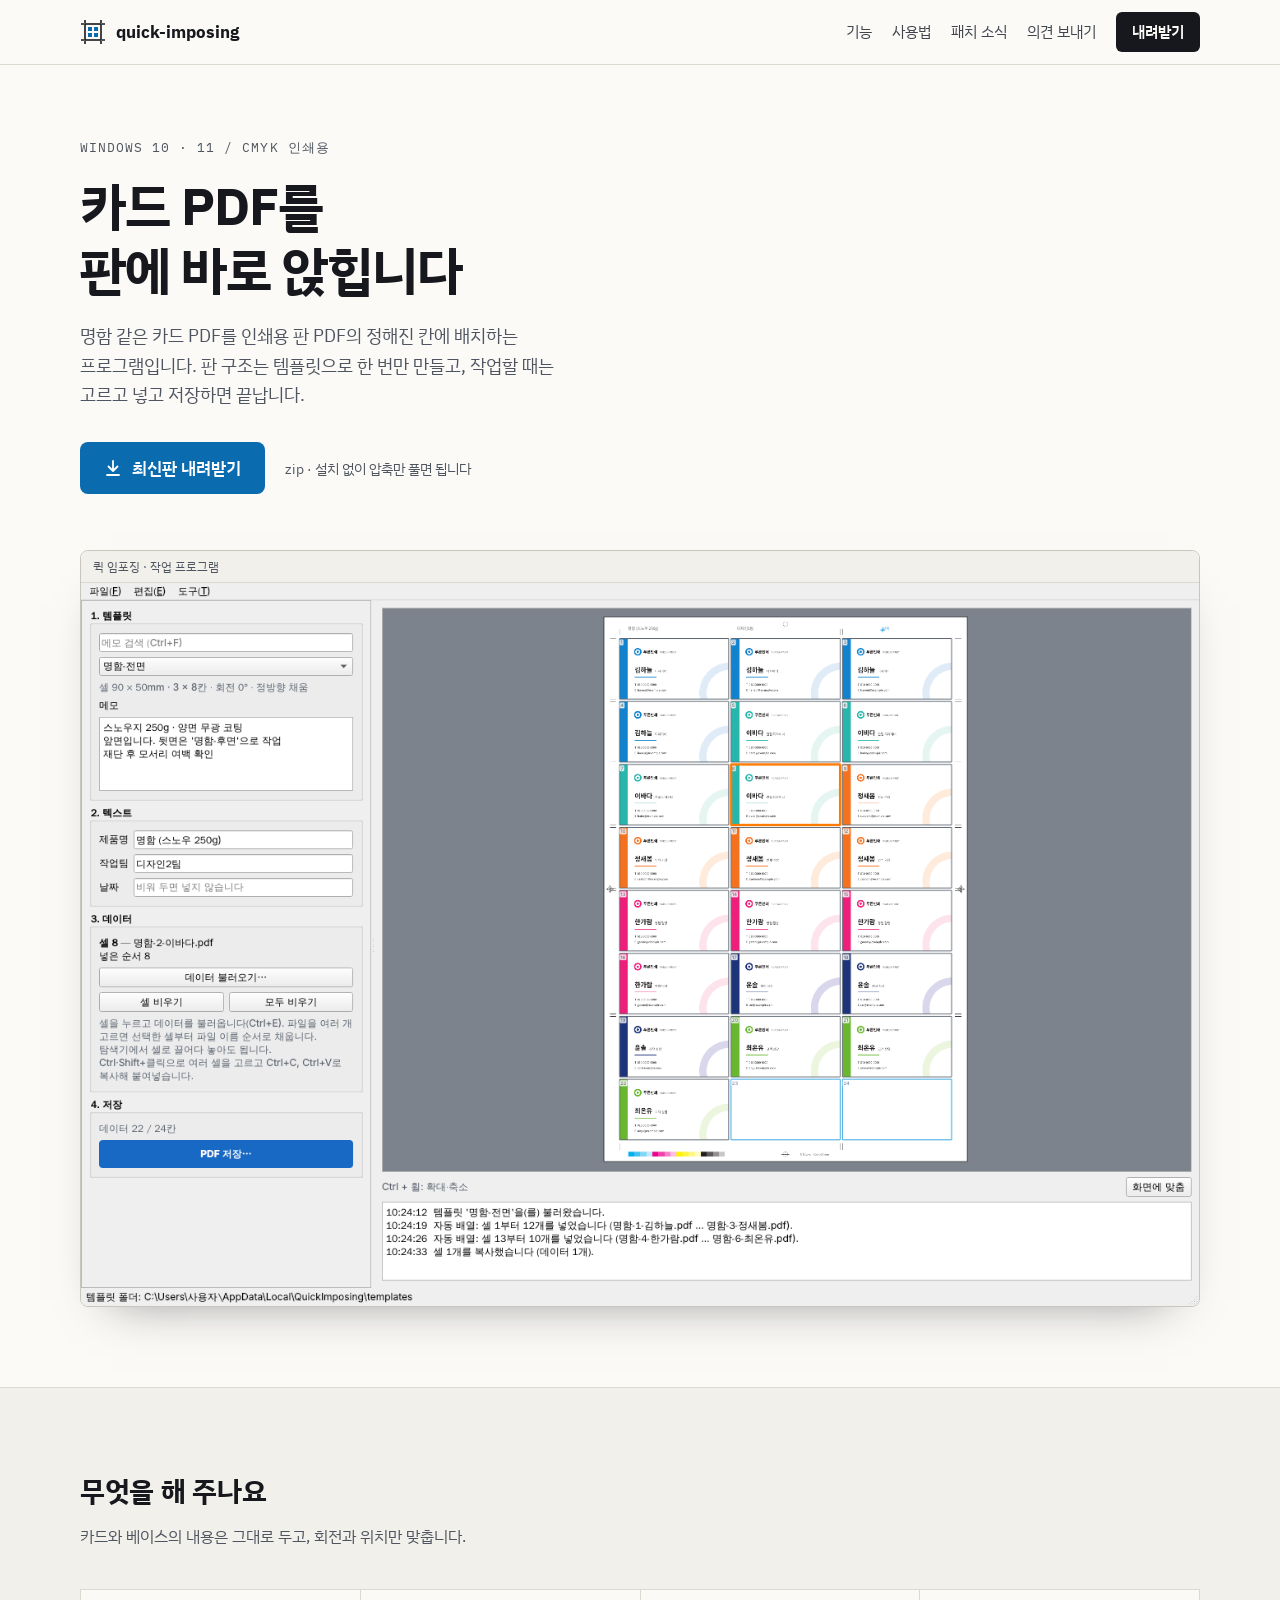
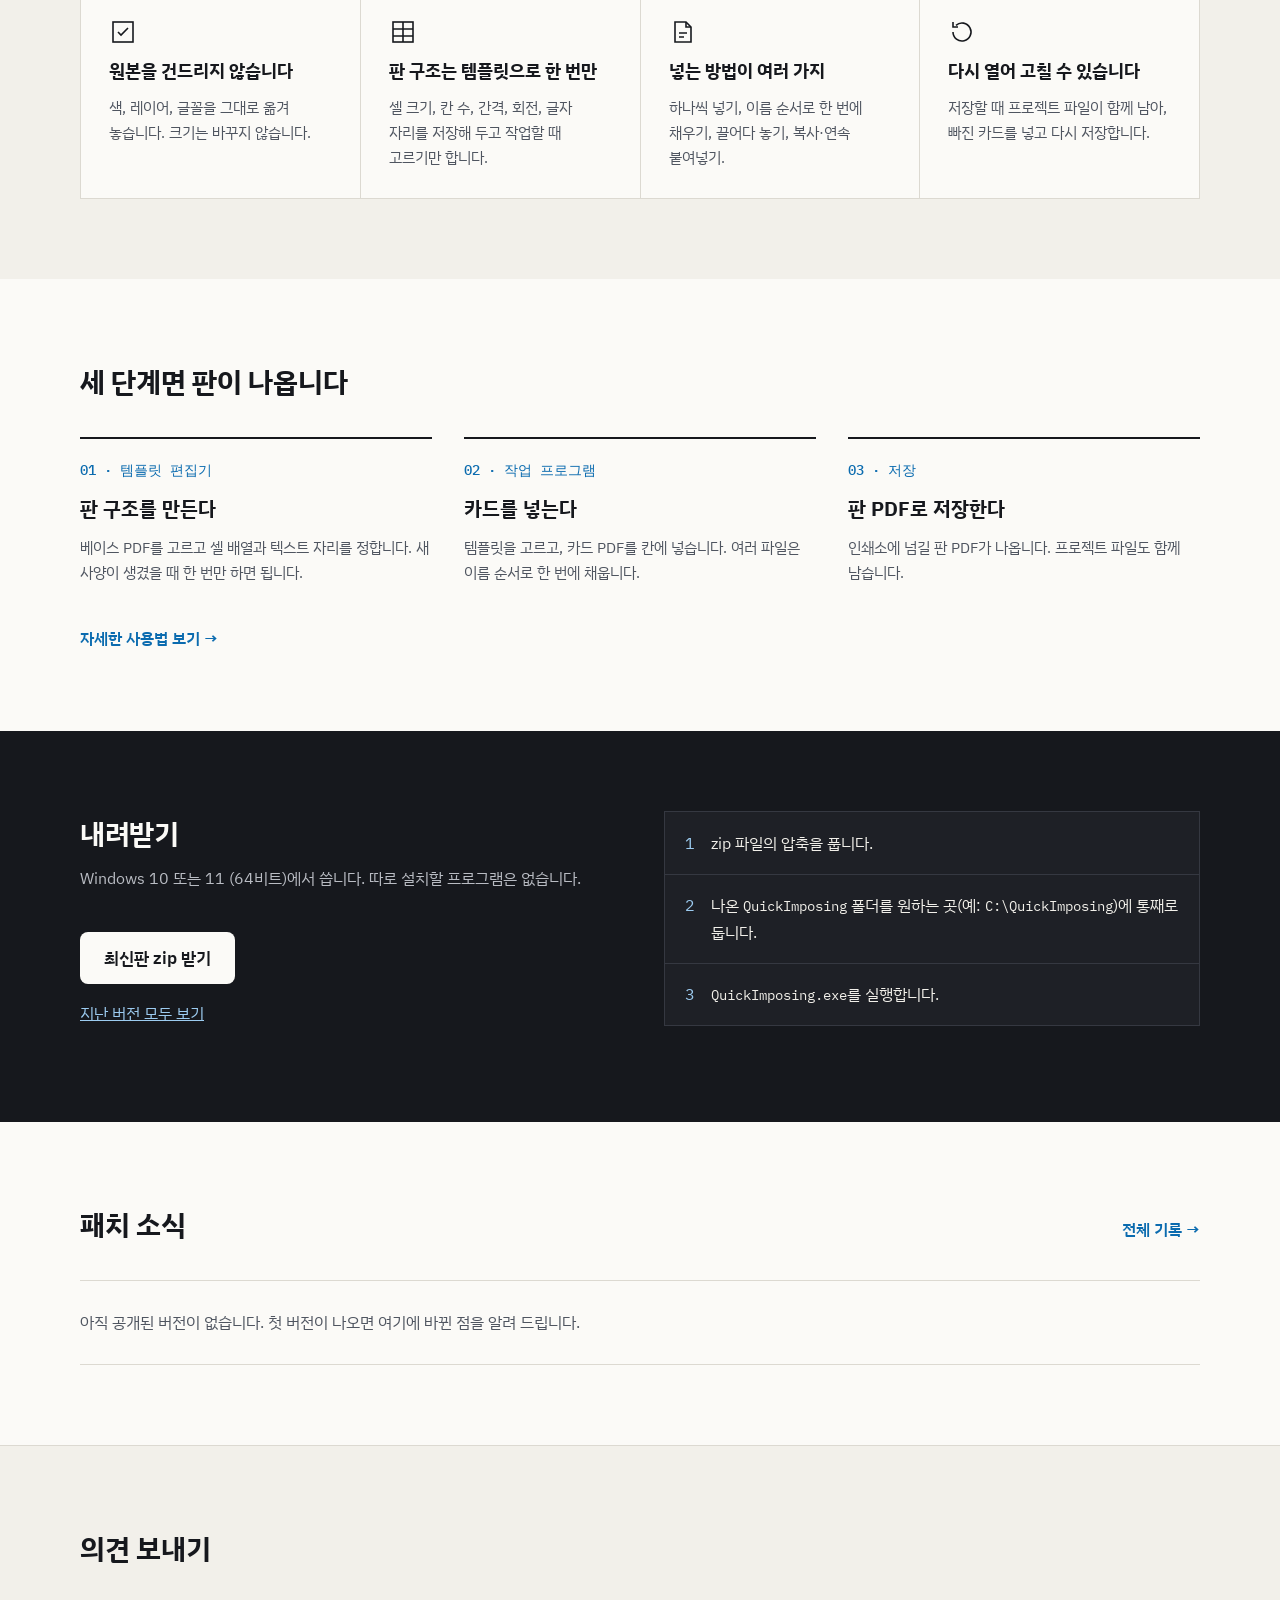
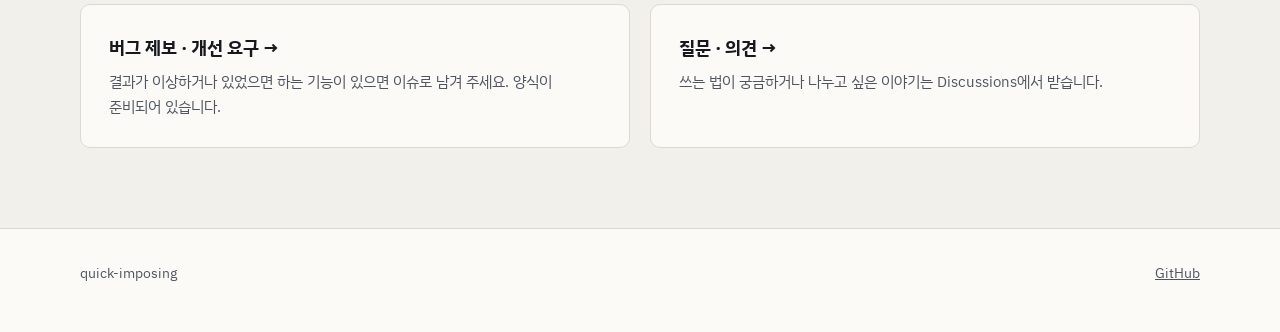
==== site/index.html @ 1b05940f "홍보용 화면 캡처 추가: 홈 첫 화면과 사용법 원본 저장소 docs/promo/의 PNG 4개(가상 데이터)를 site/images/에 넣는다. 홈의 판 그림을 작업 프로그램 캡처" ====
<!doctype html>
<html lang="ko">
<head>
  <meta charset="utf-8">
  <meta name="viewport" content="width=device-width, initial-scale=1">
  <title>quick-imposing</title>
  <meta name="description" content="명함 같은 카드 PDF를 인쇄용 판 PDF의 정해진 칸에 빠르게 배치하는 Windows 프로그램">
  <link rel="preconnect" href="https://fonts.googleapis.com">
  <link rel="preconnect" href="https://fonts.gstatic.com" crossorigin>
  <link rel="stylesheet" href="https://fonts.googleapis.com/css2?family=IBM+Plex+Mono:wght@400;500&amp;family=IBM+Plex+Sans+KR:wght@400;500;600;700&amp;display=swap">
  <link rel="stylesheet" href="style.css?v=3">
</head>
<body>
  <header class="site-header">
    <nav class="wrap" aria-label="주 메뉴">
      <a class="brand" href="index.html">
        <svg width="26" height="26" viewBox="0 0 26 26" fill="none" stroke-width="1.6" aria-hidden="true"><rect x="5" y="5" width="16" height="16"/><path d="M5 1v3M21 1v3M5 22v3M21 22v3M1 5h3M1 21h3M22 5h3M22 21h3"/><rect class="fill" x="8" y="8" width="4" height="4"/><rect class="fill" x="14" y="8" width="4" height="4"/><rect class="fill" x="8" y="14" width="4" height="4"/><rect class="fill" x="14" y="14" width="4" height="4"/></svg>
        quick-imposing
      </a>
      <div class="menu">
        <a href="#features">기능</a>
        <a href="guide.html">사용법</a>
        <a href="#news">패치 소식</a>
        <a href="#feedback">의견 보내기</a>
        <a class="menu-cta" href="https://github.com/steves460ng/quick-imposing-pub/releases/latest">내려받기</a>
      </div>
    </nav>
  </header>

  <main>
    <section class="wrap hero" aria-labelledby="hero-h">
      <div class="hero-text">
        <p class="eyebrow">WINDOWS 10 · 11 / CMYK 인쇄용</p>
        <h1 id="hero-h">카드 PDF를<br>판에 바로 앉힙니다</h1>
        <p class="lead">명함 같은 카드 PDF를 인쇄용 판 PDF의 정해진 칸에 배치하는 프로그램입니다. 판 구조는 템플릿으로 한 번만 만들고, 작업할 때는 고르고 넣고 저장하면 끝납니다.</p>
        <div class="hero-actions">
          <a class="button" href="https://github.com/steves460ng/quick-imposing-pub/releases/latest">
            <svg width="18" height="18" viewBox="0 0 18 18" fill="none" stroke="currentColor" stroke-width="1.8" stroke-linecap="round" stroke-linejoin="round" aria-hidden="true"><path d="M9 2v10M4.5 7.5 9 12l4.5-4.5M3 16h12"/></svg>
            최신판 내려받기
          </a>
          <span class="note">zip · 설치 없이 압축만 풀면 됩니다</span>
        </div>
      </div>

      <figure class="hero-shot">
        <div class="window">
          <div class="window-bar">퀵 임포징 · 작업 프로그램</div>
          <img src="images/promo-work.png" srcset="images/promo-work.png 1x, images/promo-work@2x.png 2x" width="1360" height="880" alt="퀵 임포징 작업 프로그램에서 명함 템플릿을 고르고 24칸 중 22칸에 명함 카드를 채운 화면">
        </div>
      </figure>
    </section>

    <section id="features" class="band" aria-labelledby="features-h">
      <div class="wrap section">
        <h2 id="features-h">무엇을 해 주나요</h2>
        <p class="section-lead">카드와 베이스의 내용은 그대로 두고, 회전과 위치만 맞춥니다.</p>
        <div class="features">
          <div>
            <svg width="28" height="28" viewBox="0 0 28 28" fill="none" stroke-width="1.6" aria-hidden="true"><rect x="4" y="4" width="20" height="20"/><path d="M9 14l3 3 7-7"/></svg>
            <h3>원본을 건드리지 않습니다</h3>
            <p>색, 레이어, 글꼴을 그대로 옮겨 놓습니다. 크기는 바꾸지 않습니다.</p>
          </div>
          <div>
            <svg width="28" height="28" viewBox="0 0 28 28" fill="none" stroke-width="1.6" aria-hidden="true"><rect x="4" y="4" width="20" height="20"/><path d="M4 11h20M4 18h20M14 4v20"/></svg>
            <h3>판 구조는 템플릿으로 한 번만</h3>
            <p>셀 크기, 칸 수, 간격, 회전, 글자 자리를 저장해 두고 작업할 때 고르기만 합니다.</p>
          </div>
          <div>
            <svg width="28" height="28" viewBox="0 0 28 28" fill="none" stroke-width="1.6" aria-hidden="true"><path d="M6 4h11l5 5v15H6z"/><path d="M17 4v5h5M10 15h8M10 19h5"/></svg>
            <h3>넣는 방법이 여러 가지</h3>
            <p>하나씩 넣기, 이름 순서로 한 번에 채우기, 끌어다 놓기, 복사·연속 붙여넣기.</p>
          </div>
          <div>
            <svg width="28" height="28" viewBox="0 0 28 28" fill="none" stroke-width="1.6" aria-hidden="true"><path d="M5 14a9 9 0 1 0 3-6.7"/><path d="M5 4v5h5"/></svg>
            <h3>다시 열어 고칠 수 있습니다</h3>
            <p>저장할 때 프로젝트 파일이 함께 남아, 빠진 카드를 넣고 다시 저장합니다.</p>
          </div>
        </div>
      </div>
    </section>

    <section class="wrap section" aria-labelledby="flow-h">
      <h2 id="flow-h" class="h-gap">세 단계면 판이 나옵니다</h2>
      <ol class="steps">
        <li>
          <span class="step-label">01 · 템플릿 편집기</span>
          <h3>판 구조를 만든다</h3>
          <p>베이스 PDF를 고르고 셀 배열과 텍스트 자리를 정합니다. 새 사양이 생겼을 때 한 번만 하면 됩니다.</p>
        </li>
        <li>
          <span class="step-label">02 · 작업 프로그램</span>
          <h3>카드를 넣는다</h3>
          <p>템플릿을 고르고, 카드 PDF를 칸에 넣습니다. 여러 파일은 이름 순서로 한 번에 채웁니다.</p>
        </li>
        <li>
          <span class="step-label">03 · 저장</span>
          <h3>판 PDF로 저장한다</h3>
          <p>인쇄소에 넘길 판 PDF가 나옵니다. 프로젝트 파일도 함께 남습니다.</p>
        </li>
      </ol>
      <p class="after-steps"><a class="text-link" href="guide.html">자세한 사용법 보기 →</a></p>
    </section>

    <section id="download" class="download" aria-labelledby="dl-h">
      <div class="wrap section">
        <div class="download-text">
          <h2 id="dl-h">내려받기</h2>
          <p class="section-lead">Windows 10 또는 11 (64비트)에서 씁니다. 따로 설치할 프로그램은 없습니다.</p>
          <a class="button" href="https://github.com/steves460ng/quick-imposing-pub/releases/latest">최신판 zip 받기</a>
          <p><a href="https://github.com/steves460ng/quick-imposing-pub/releases">지난 버전 모두 보기</a></p>
        </div>
        <ol class="install">
          <li><span class="num">1</span><span>zip 파일의 압축을 풉니다.</span></li>
          <li><span class="num">2</span><span>나온 <code>QuickImposing</code> 폴더를 원하는 곳(예: <code>C:\QuickImposing</code>)에 통째로 둡니다.</span></li>
          <li><span class="num">3</span><span><code>QuickImposing.exe</code>를 실행합니다.</span></li>
        </ol>
      </div>
    </section>

    <section id="news" class="wrap section" aria-labelledby="news-h">
      <div class="section-head">
        <h2 id="news-h">패치 소식</h2>
        <a class="text-link" href="https://github.com/steves460ng/quick-imposing-pub/releases">전체 기록 →</a>
      </div>
      <p class="news-empty">아직 공개된 버전이 없습니다. 첫 버전이 나오면 여기에 바뀐 점을 알려 드립니다.</p>
    </section>

    <section id="feedback" class="band" aria-labelledby="fb-h">
      <div class="wrap section">
        <h2 id="fb-h" class="h-gap">의견 보내기</h2>
        <div class="feedback">
          <a href="https://github.com/steves460ng/quick-imposing-pub/issues/new/choose">
            <strong>버그 제보 · 개선 요구 →</strong>
            <span>결과가 이상하거나 있었으면 하는 기능이 있으면 이슈로 남겨 주세요. 양식이 준비되어 있습니다.</span>
          </a>
          <a href="https://github.com/steves460ng/quick-imposing-pub/discussions">
            <strong>질문 · 의견 →</strong>
            <span>쓰는 법이 궁금하거나 나누고 싶은 이야기는 Discussions에서 받습니다.</span>
          </a>
        </div>
      </div>
    </section>
  </main>

  <footer class="site-footer bordered">
    <div class="wrap">
      <span>quick-imposing</span>
      <a href="https://github.com/steves460ng/quick-imposing-pub">GitHub</a>
    </div>
  </footer>
</body>
</html>
---- site/style.css ----
:root {
  color-scheme: light dark;
  --fg: #16181d;
  --fg-2: #3f444d;
  --muted: #4f5560;
  --bg: #fbfaf7;
  --panel: #f2f0ea;
  --card: #ffffff;
  --line: #dcd9d1;
  --line-2: #c9c6be;
  --accent: #0b6baf;
  --accent-hover: #084f82;
  --accent-fg: #ffffff;
  --invert-bg: #16181d;
  --invert-panel: #1e2026;
  --invert-line: #353841;
  --invert-fg: #f2f0ea;
  --invert-muted: #b9bcc3;
  --invert-accent: #9ccbf0;
  --warn-bg: #fff7e6;
  --warn-line: #e8c989;
  --warn-fg: #5c3800;
  --mono: "IBM Plex Mono", ui-monospace, Consolas, monospace;
}

@media (prefers-color-scheme: dark) {
  :root {
    --fg: #f2f0ea;
    --fg-2: #d3d5da;
    --muted: #a8adb6;
    --bg: #131418;
    --panel: #1b1d22;
    --card: #1f2127;
    --line: #30333b;
    --line-2: #454953;
    --accent: #6cb4ef;
    --accent-hover: #9ccbf0;
    --accent-fg: #0b0c0f;
    --invert-bg: #0b0c0f;
    --invert-panel: #16181d;
    --invert-line: #2a2d34;
    --warn-bg: #2a2214;
    --warn-line: #6b5427;
    --warn-fg: #f1d9a6;
  }
}

* {
  box-sizing: border-box;
}

body {
  margin: 0;
  font-family: "IBM Plex Sans KR", system-ui, "Malgun Gothic", "Apple SD Gothic Neo", sans-serif;
  line-height: 1.65;
  word-break: keep-all;
  color: var(--fg);
  background: var(--bg);
}

a {
  color: var(--accent);
}

a:hover {
  color: var(--accent-hover);
}

code,
.mono {
  font-family: var(--mono);
}

code {
  font-size: 0.9em;
}

img {
  max-width: 100%;
  height: auto;
}

.wrap {
  max-width: 72rem;
  margin: 0 auto;
  padding: 0 1rem;
}

.section {
  padding-top: 5rem;
  padding-bottom: 5rem;
}

.band {
  background: var(--panel);
  border-top: 1px solid var(--line);
}

h2 {
  margin: 0 0 0.5rem;
  font-size: 1.75rem;
  letter-spacing: -0.01em;
}

.section-lead {
  margin: 0 0 2.5rem;
  color: var(--muted);
}

h2.h-gap {
  margin-bottom: 2rem;
}

.text-link {
  font-weight: 600;
  text-decoration: none;
}

/* 상단 메뉴 */
.site-header {
  border-bottom: 1px solid var(--line);
}

.site-header nav {
  min-height: 4rem;
  display: flex;
  flex-wrap: wrap;
  align-items: center;
  justify-content: space-between;
  gap: 0.5rem 1.5rem;
}

.brand {
  display: flex;
  align-items: center;
  gap: 0.6rem;
  color: var(--fg);
  font-weight: 700;
  font-size: 1.05rem;
  text-decoration: none;
}

.brand:hover {
  color: var(--fg);
}

.brand svg {
  stroke: currentColor;
}

.brand svg rect.fill {
  fill: var(--accent);
  stroke: none;
}

.menu {
  display: flex;
  flex-wrap: wrap;
  align-items: center;
  gap: 0.25rem 1.25rem;
  font-size: 0.95rem;
}

.menu a {
  padding: 0.6rem 0;
  color: var(--fg-2);
  text-decoration: none;
}

.menu a:hover,
.menu a[aria-current="page"] {
  color: var(--fg);
}

.menu a[aria-current="page"] {
  font-weight: 600;
  text-decoration: underline;
  text-underline-offset: 6px;
}

.menu a.menu-cta {
  display: inline-flex;
  align-items: center;
  min-height: 2.5rem;
  padding: 0 1rem;
  border-radius: 6px;
  background: var(--fg);
  color: var(--bg);
  font-weight: 600;
}

/* 버튼 */
.button {
  display: inline-flex;
  align-items: center;
  gap: 0.6rem;
  min-height: 3.25rem;
  padding: 0 1.5rem;
  border-radius: 8px;
  background: var(--accent);
  color: var(--accent-fg);
  font-weight: 600;
  font-size: 1.05rem;
  text-decoration: none;
}

.button:hover,
.button:focus-visible {
  color: var(--accent-fg);
  filter: brightness(1.08);
}

/* 첫 화면 */
.hero {
  padding-top: 4.5rem;
  padding-bottom: 5rem;
  display: flex;
  flex-wrap: wrap;
  align-items: center;
  gap: 3.5rem;
}

.hero-text {
  flex: 1 1 100%;
  max-width: 44rem;
  min-width: 0;
}

.eyebrow {
  margin: 0 0 1rem;
  font-family: var(--mono);
  font-size: 0.8rem;
  letter-spacing: 0.08em;
  color: var(--muted);
}

.hero h1 {
  margin: 0 0 1.25rem;
  font-size: clamp(2.1rem, 5vw, 3.25rem);
  line-height: 1.22;
  letter-spacing: -0.02em;
}

.lead {
  margin: 0 0 2rem;
  max-width: 32rem;
  font-size: 1.125rem;
  color: var(--muted);
}

.hero-actions {
  display: flex;
  flex-wrap: wrap;
  align-items: center;
  gap: 0.75rem 1.25rem;
}

.note {
  font-size: 0.875rem;
  color: var(--muted);
}

/* 대표 화면 */
.hero-shot {
  flex: 1 1 100%;
  min-width: 0;
  margin: 0;
}

.window {
  border: 1px solid var(--line-2);
  border-radius: 8px;
  overflow: hidden;
  background: var(--card);
  box-shadow: 0 24px 48px -32px rgba(22, 24, 29, 0.5);
}

.window-bar {
  height: 2rem;
  padding: 0 0.75rem;
  display: flex;
  align-items: center;
  background: var(--panel);
  border-bottom: 1px solid var(--line);
  font-size: 0.75rem;
  color: var(--muted);
}

.window img {
  display: block;
  width: 100%;
  height: auto;
}

/* 기능 */
.features {
  display: grid;
  grid-template-columns: repeat(auto-fit, minmax(15rem, 1fr));
  gap: 1px;
  background: var(--line);
  border: 1px solid var(--line);
}

.features > div {
  padding: 1.75rem;
  background: var(--bg);
  display: flex;
  flex-direction: column;
  gap: 0.6rem;
}

.features svg {
  stroke: var(--fg);
}

.features h3 {
  margin: 0;
  font-size: 1.125rem;
}

.features p {
  margin: 0;
  color: var(--muted);
  font-size: 0.95rem;
}

/* 작업 흐름 */
.steps {
  list-style: none;
  margin: 0;
  padding: 0;
  display: grid;
  grid-template-columns: repeat(auto-fit, minmax(16rem, 1fr));
  gap: 2rem;
}

.steps li {
  border-top: 2px solid var(--fg);
  padding-top: 1.25rem;
  display: flex;
  flex-direction: column;
  gap: 0.6rem;
}

.step-label {
  font-family: var(--mono);
  font-size: 0.875rem;
  font-weight: 500;
  color: var(--accent);
}

.steps h3 {
  margin: 0;
  font-size: 1.25rem;
}

.steps p {
  margin: 0;
  color: var(--muted);
  font-size: 0.95rem;
}

.after-steps {
  margin: 2.5rem 0 0;
}

/* 내려받기 */
.download {
  background: var(--invert-bg);
  color: var(--invert-fg);
}

.download .wrap {
  display: flex;
  flex-wrap: wrap;
  align-items: flex-start;
  gap: 3rem;
}

.download-text {
  flex: 1 1 24rem;
  min-width: 0;
}

.download h2 {
  color: #fbfaf7;
}

.download p {
  color: var(--invert-muted);
}

.download a {
  color: var(--invert-accent);
}

.download .button {
  background: #fbfaf7;
  color: #16181d;
}

.download .button:hover {
  color: #16181d;
}

.install {
  flex: 1 1 24rem;
  min-width: 0;
  margin: 0;
  padding: 0;
  list-style: none;
  display: flex;
  flex-direction: column;
  gap: 1px;
  background: var(--invert-line);
  border: 1px solid var(--invert-line);
}

.install li {
  padding: 1.1rem 1.25rem;
  display: flex;
  gap: 1rem;
  background: var(--invert-panel);
}

.install .num {
  font-family: var(--mono);
  color: var(--invert-accent);
}

/* 패치 소식 */
.section-head {
  display: flex;
  flex-wrap: wrap;
  align-items: baseline;
  justify-content: space-between;
  gap: 0.5rem 1.5rem;
  margin-bottom: 2rem;
}

.section-head h2 {
  margin: 0;
}

.news-empty {
  margin: 0;
  padding: 1.75rem 0;
  border-top: 1px solid var(--line);
  border-bottom: 1px solid var(--line);
  color: var(--muted);
}

/* 의견 */
.feedback {
  display: grid;
  grid-template-columns: repeat(auto-fit, minmax(18rem, 1fr));
  gap: 1.25rem;
}

.feedback a {
  padding: 1.75rem;
  display: flex;
  flex-direction: column;
  gap: 0.4rem;
  background: var(--bg);
  border: 1px solid var(--line);
  border-radius: 10px;
  color: var(--fg);
  text-decoration: none;
}

.feedback a:hover {
  border-color: var(--accent);
  color: var(--fg);
}

.feedback strong {
  font-size: 1.125rem;
}

.feedback span {
  color: var(--muted);
  font-size: 0.95rem;
}

/* 바닥글 */
.site-footer .wrap {
  padding-top: 2rem;
  padding-bottom: 3rem;
  display: flex;
  flex-wrap: wrap;
  justify-content: space-between;
  gap: 0.5rem 1.5rem;
  font-size: 0.875rem;
  color: var(--muted);
}

.site-footer a {
  color: var(--muted);
}

.site-footer.bordered {
  border-top: 1px solid var(--line);
}

/* 사용법 */
.guide {
  padding-top: 3.5rem;
  padding-bottom: 5rem;
}

.guide h1 {
  margin: 0 0 2.5rem;
  font-size: clamp(1.9rem, 4vw, 2.5rem);
  line-height: 1.25;
  letter-spacing: -0.02em;
}

.guide-layout {
  display: flex;
  flex-wrap: wrap;
  align-items: flex-start;
  gap: 3rem;
}

.toc {
  flex: 1 1 12rem;
  max-width: 15rem;
  font-size: 0.95rem;
}

.toc p {
  margin: 0 0 0.75rem;
  font-size: 0.8rem;
  font-weight: 600;
  color: var(--muted);
}

.toc ol {
  list-style: none;
  margin: 0;
  padding: 0;
  border-left: 1px solid var(--line);
}

.toc a {
  display: block;
  padding: 0.5rem 0 0.5rem 1rem;
  color: var(--fg-2);
  text-decoration: none;
}

.toc a:hover {
  color: var(--fg);
}

.doc {
  flex: 999 1 35rem;
  min-width: 0;
  max-width: 46rem;
  line-height: 1.75;
}

.doc section {
  margin-bottom: 3.5rem;
  scroll-margin-top: 1rem;
}

.doc h2 {
  margin: 0 0 1rem;
  font-size: 1.5rem;
}

.doc p,
.doc li {
  color: var(--fg-2);
}

.doc ol,
.doc ul {
  padding-left: 1.4rem;
}

.doc li + li {
  margin-top: 0.4rem;
}

.doc strong {
  color: var(--fg);
}

.programs {
  display: grid;
  grid-template-columns: repeat(auto-fit, minmax(16rem, 1fr));
  gap: 1px;
  background: var(--line);
  border: 1px solid var(--line);
}

.programs > div {
  padding: 1.4rem;
  display: flex;
  flex-direction: column;
  gap: 0.35rem;
  background: var(--card);
}

.programs code {
  color: var(--accent);
}

.programs span {
  color: var(--muted);
  font-size: 0.95rem;
}

.shot {
  margin: 0 0 1.25rem;
  display: flex;
  flex-direction: column;
  gap: 0.5rem;
}

.shot img {
  display: block;
  width: 100%;
  height: auto;
  border: 1px solid var(--line-2);
  border-radius: 6px;
}

.shot figcaption {
  font-size: 0.85rem;
  color: var(--muted);
}

.table-box {
  overflow-x: auto;
  margin: 1rem 0;
}

.table-box table {
  width: 100%;
  border-collapse: collapse;
  font-size: 0.95rem;
}

.table-box th,
.table-box td {
  padding: 0.6rem 0.75rem;
  border-bottom: 1px solid var(--line);
  text-align: left;
  vertical-align: top;
}

.table-box th {
  font-weight: 600;
  white-space: nowrap;
}

.callout {
  display: flex;
  gap: 1rem;
  padding: 1.25rem 1.4rem;
  background: var(--warn-bg);
  border: 1px solid var(--warn-line);
  border-radius: 8px;
  color: var(--warn-fg);
}

.callout svg {
  flex: none;
  margin-top: 3px;
  stroke: currentColor;
}

.callout ul {
  margin: 0.5rem 0 0;
}

.callout li,
.callout p {
  color: var(--warn-fg);
}

.callout p {
  margin: 0;
}
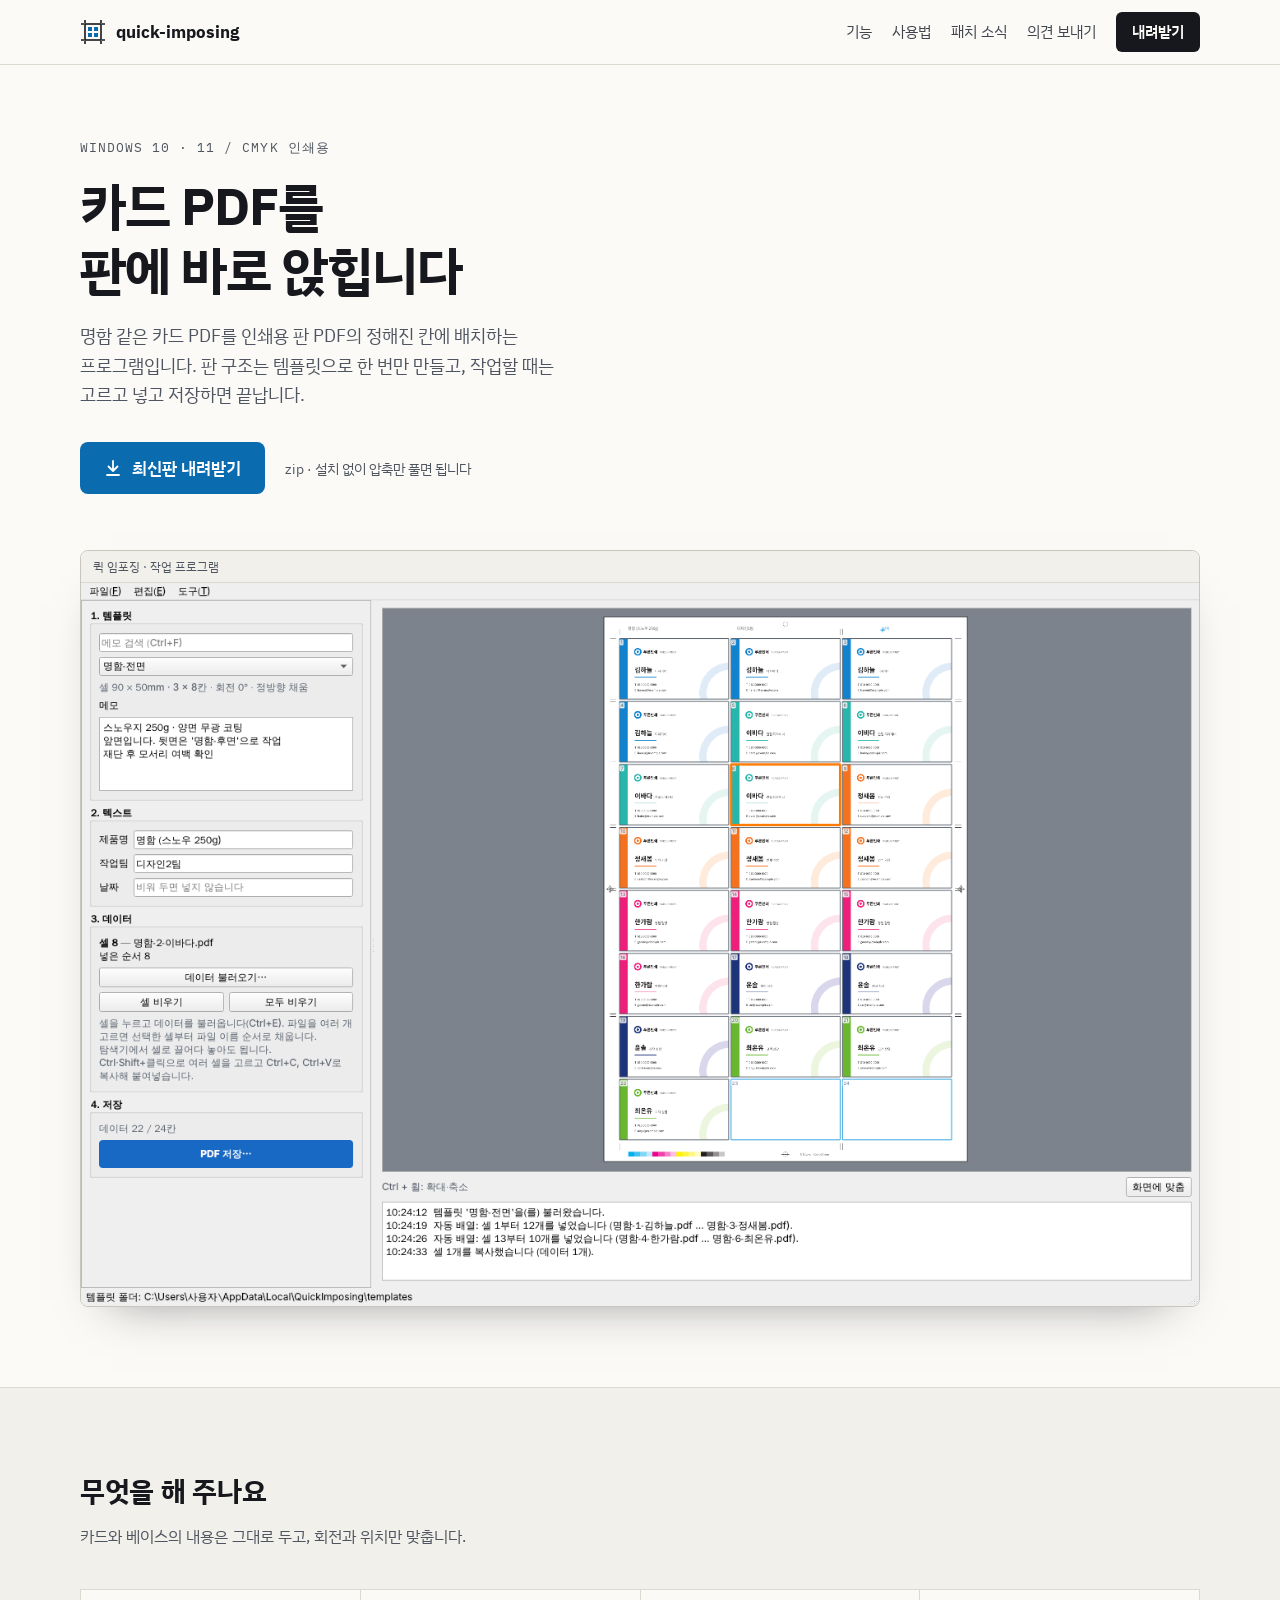
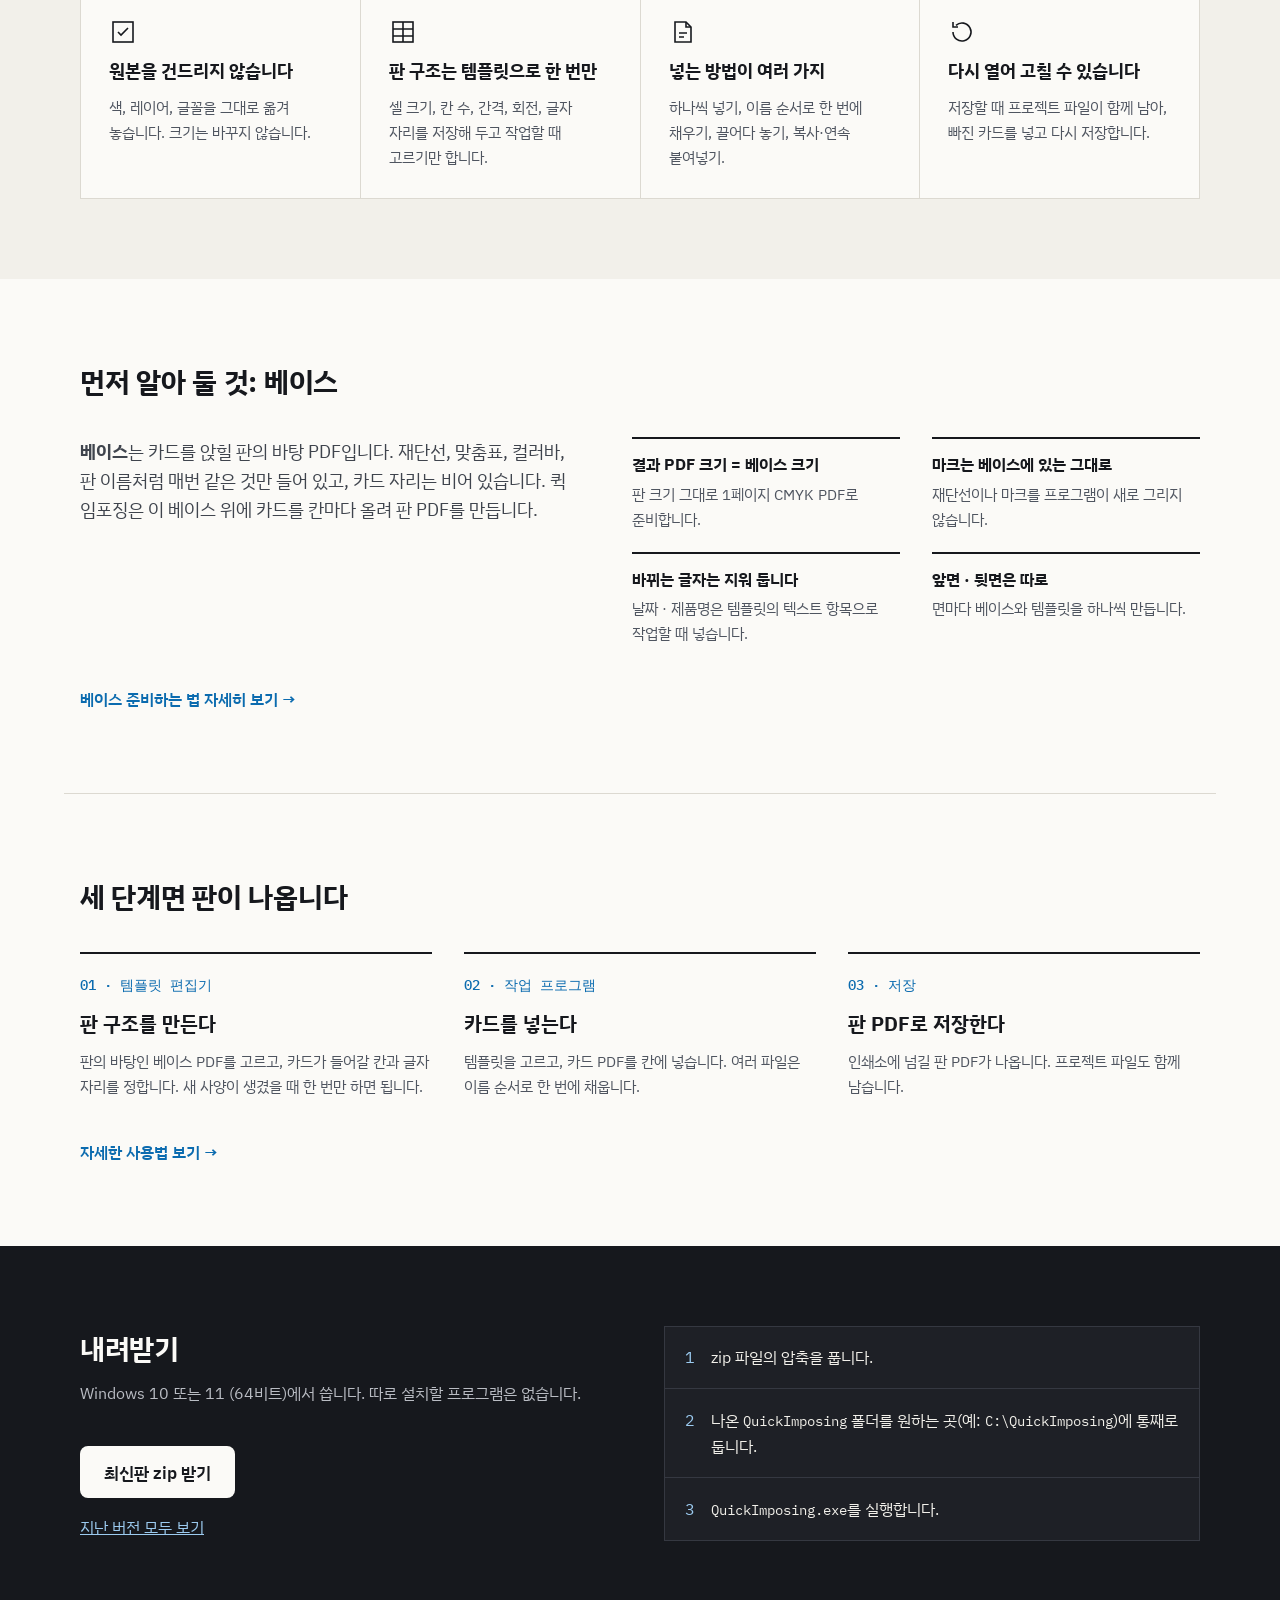
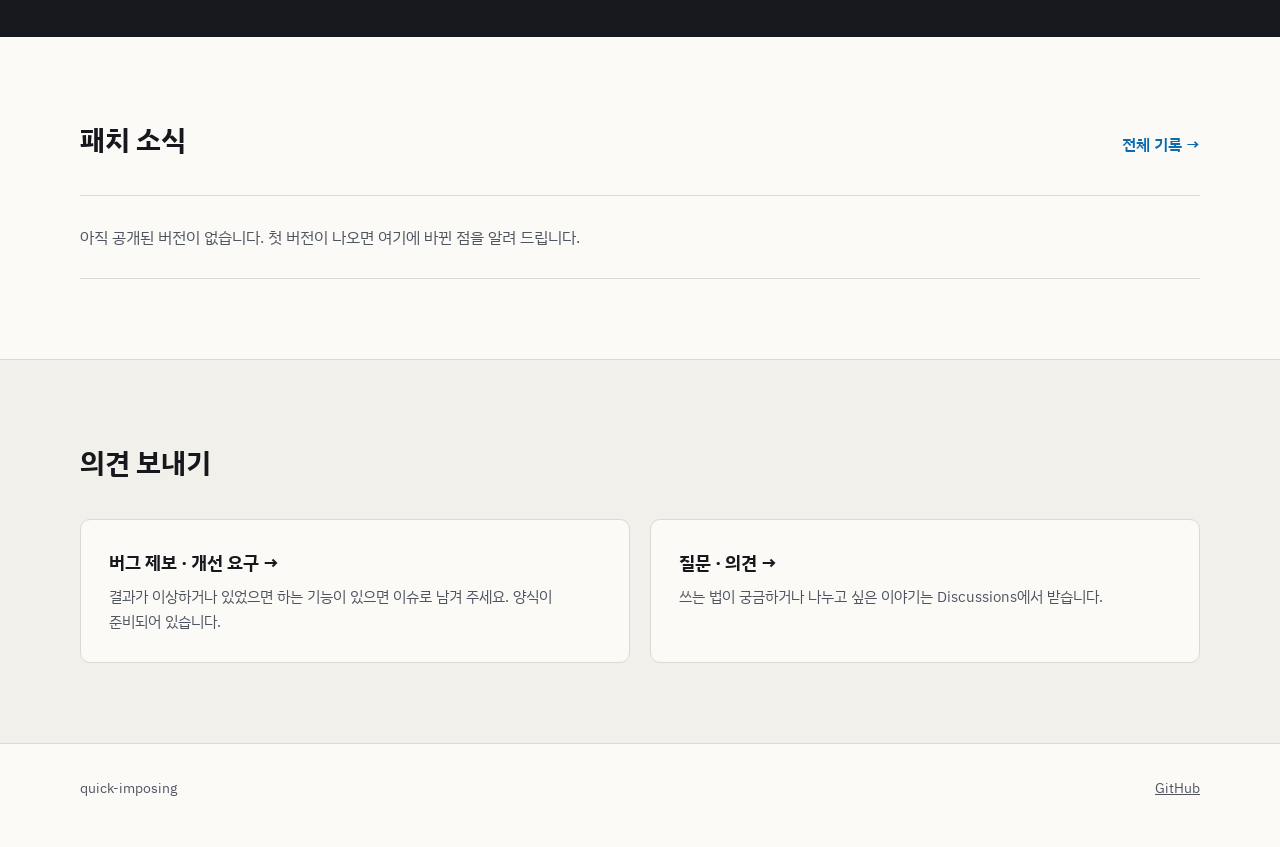
==== commit b8c794d3: "베이스 설명 추가: 사용법 '베이스란' 절과 홈 요약 베이스가 무엇인지(판의 바탕 PDF), 들어 있는 것(그림), 준비하는 법, 셀 위치 기준, 오버베이스(그리기 순서 비교)를 " ====
--- a/site/index.html
+++ b/site/index.html
@@ -8,7 +8,7 @@
   <link rel="preconnect" href="https://fonts.googleapis.com">
   <link rel="preconnect" href="https://fonts.gstatic.com" crossorigin>
   <link rel="stylesheet" href="https://fonts.googleapis.com/css2?family=IBM+Plex+Mono:wght@400;500&amp;family=IBM+Plex+Sans+KR:wght@400;500;600;700&amp;display=swap">
-  <link rel="stylesheet" href="style.css?v=3">
+  <link rel="stylesheet" href="style.css?v=4">
 </head>
 <body>
   <header class="site-header">
@@ -79,13 +79,27 @@
       </div>
     </section>
 
+    <section class="wrap section base-intro" aria-labelledby="base-h">
+      <h2 id="base-h" class="h-gap">먼저 알아 둘 것: 베이스</h2>
+      <div class="base-intro-grid">
+        <p class="base-intro-lead"><strong>베이스</strong>는 카드를 앉힐 판의 바탕 PDF입니다. 재단선, 맞춤표, 컬러바, 판 이름처럼 매번 같은 것만 들어 있고, 카드 자리는 비어 있습니다. 퀵 임포징은 이 베이스 위에 카드를 칸마다 올려 판 PDF를 만듭니다.</p>
+        <ul class="base-points">
+          <li><strong>결과 PDF 크기 = 베이스 크기</strong><span>판 크기 그대로 1페이지 CMYK PDF로 준비합니다.</span></li>
+          <li><strong>마크는 베이스에 있는 그대로</strong><span>재단선이나 마크를 프로그램이 새로 그리지 않습니다.</span></li>
+          <li><strong>바뀌는 글자는 지워 둡니다</strong><span>날짜 · 제품명은 템플릿의 텍스트 항목으로 작업할 때 넣습니다.</span></li>
+          <li><strong>앞면 · 뒷면은 따로</strong><span>면마다 베이스와 템플릿을 하나씩 만듭니다.</span></li>
+        </ul>
+      </div>
+      <p class="after-steps"><a class="text-link" href="guide.html#base">베이스 준비하는 법 자세히 보기 →</a></p>
+    </section>
+
     <section class="wrap section" aria-labelledby="flow-h">
       <h2 id="flow-h" class="h-gap">세 단계면 판이 나옵니다</h2>
       <ol class="steps">
         <li>
           <span class="step-label">01 · 템플릿 편집기</span>
           <h3>판 구조를 만든다</h3>
-          <p>베이스 PDF를 고르고 셀 배열과 텍스트 자리를 정합니다. 새 사양이 생겼을 때 한 번만 하면 됩니다.</p>
+          <p>판의 바탕인 베이스 PDF를 고르고, 카드가 들어갈 칸과 글자 자리를 정합니다. 새 사양이 생겼을 때 한 번만 하면 됩니다.</p>
         </li>
         <li>
           <span class="step-label">02 · 작업 프로그램</span>
--- a/site/style.css
+++ b/site/style.css
@@ -292,6 +292,49 @@
   height: auto;
 }
 
+/* 베이스 소개 (홈) */
+.base-intro {
+  border-bottom: 1px solid var(--line);
+}
+
+.base-intro-grid {
+  display: flex;
+  flex-wrap: wrap;
+  gap: 2rem 3rem;
+}
+
+.base-intro-lead {
+  flex: 1 1 22rem;
+  min-width: 0;
+  margin: 0;
+  font-size: 1.1rem;
+  color: var(--fg-2);
+}
+
+.base-points {
+  flex: 1 1 26rem;
+  min-width: 0;
+  margin: 0;
+  padding: 0;
+  list-style: none;
+  display: grid;
+  grid-template-columns: repeat(auto-fit, minmax(12rem, 1fr));
+  gap: 1.25rem 2rem;
+}
+
+.base-points li {
+  display: flex;
+  flex-direction: column;
+  gap: 0.25rem;
+  padding-top: 0.75rem;
+  border-top: 2px solid var(--fg);
+}
+
+.base-points span {
+  color: var(--muted);
+  font-size: 0.95rem;
+}
+
 /* 기능 */
 .features {
   display: grid;
@@ -589,6 +632,243 @@
   color: var(--fg);
 }
 
+/* 베이스 그림 (사용법) */
+.doc h3 {
+  margin: 2rem 0 0.75rem;
+  font-size: 1.15rem;
+}
+
+.base-fig {
+  margin: 1.5rem 0;
+  display: flex;
+  flex-wrap: wrap;
+  gap: 1.5rem 2rem;
+  align-items: flex-start;
+}
+
+.base-sheet {
+  position: relative;
+  flex: 0 0 auto;
+  width: min(15rem, 100%);
+  aspect-ratio: 300 / 450;
+  background: #ffffff;
+  border: 1px solid var(--line-2);
+  box-shadow: 0 16px 32px -24px rgba(22, 24, 29, 0.45);
+  color: #16181d;
+}
+
+.base-sheet .bm {
+  position: absolute;
+}
+
+.base-sheet .crop {
+  width: 14px;
+  height: 14px;
+}
+
+.base-sheet .crop::before,
+.base-sheet .crop::after {
+  content: "";
+  position: absolute;
+  background: #16181d;
+}
+
+.base-sheet .crop::before {
+  left: 0;
+  top: 6px;
+  width: 14px;
+  height: 1px;
+}
+
+.base-sheet .crop::after {
+  left: 6px;
+  top: 0;
+  width: 1px;
+  height: 14px;
+}
+
+.base-sheet .crop.tl { left: 4%; top: 2.5%; }
+.base-sheet .crop.tr { right: 4%; top: 2.5%; }
+.base-sheet .crop.bl { left: 4%; bottom: 2.5%; }
+.base-sheet .crop.br { right: 4%; bottom: 2.5%; }
+
+.base-sheet .reg {
+  width: 12px;
+  height: 12px;
+  margin-left: -6px;
+  border: 1px solid #16181d;
+  border-radius: 50%;
+  background: linear-gradient(#16181d, #16181d) center / 1px 100% no-repeat, linear-gradient(#16181d, #16181d) center / 100% 1px no-repeat;
+}
+
+.base-sheet .label-top {
+  left: 14%;
+  top: 3%;
+  font-size: 9px;
+  line-height: 1;
+}
+
+.base-sheet .label-side {
+  left: 3%;
+  top: 50%;
+  transform: translateY(-50%);
+  writing-mode: vertical-rl;
+  font-size: 9px;
+  line-height: 1;
+}
+
+.base-sheet .colorbar {
+  left: 14%;
+  bottom: 3.2%;
+  display: flex;
+}
+
+.base-sheet .colorbar i {
+  width: 9px;
+  height: 6px;
+}
+
+.base-sheet .colorbar i:nth-child(1) { background: #00a0e9; }
+.base-sheet .colorbar i:nth-child(2) { background: #e4007f; }
+.base-sheet .colorbar i:nth-child(3) { background: #fff100; }
+.base-sheet .colorbar i:nth-child(4) { background: #231815; }
+.base-sheet .colorbar i:nth-child(5) { background: #7fcff4; }
+.base-sheet .colorbar i:nth-child(6) { background: #f19ec2; }
+
+.base-sheet .area {
+  left: 12%;
+  right: 12%;
+  top: 9%;
+  bottom: 9%;
+  display: flex;
+  align-items: center;
+  justify-content: center;
+}
+
+.base-sheet .area-grid {
+  position: absolute;
+  inset: 0;
+  display: grid;
+  grid-template-columns: repeat(3, minmax(0, 1fr));
+  grid-template-rows: repeat(8, minmax(0, 1fr));
+  gap: 3px;
+}
+
+.base-sheet .area-grid i {
+  border: 1px dashed #9fc3df;
+}
+
+.base-sheet .area-note {
+  position: relative;
+  padding: 0.3rem 0.5rem;
+  background: #ffffff;
+  font-size: 11px;
+  line-height: 1.35;
+  text-align: center;
+  color: #3f444d;
+}
+
+.base-sheet .num {
+  position: absolute;
+  width: 18px;
+  height: 18px;
+  border-radius: 50%;
+  background: var(--accent);
+  color: var(--accent-fg);
+  font-size: 11px;
+  font-weight: 700;
+  line-height: 18px;
+  text-align: center;
+}
+
+.base-sheet .n1 { left: -9px; top: 1%; }
+.base-sheet .n2 { left: 50%; top: 5.5%; margin-left: 4px; }
+.base-sheet .n3 { left: 30%; top: 0.5%; }
+.base-sheet .n4 { left: 39%; bottom: 1.5%; }
+.base-sheet .n5 { right: 14%; top: 45%; }
+
+.base-fig figcaption {
+  flex: 1 1 18rem;
+  min-width: 0;
+}
+
+.base-fig-title {
+  margin: 0 0 0.5rem;
+  font-weight: 600;
+  color: var(--fg);
+}
+
+.base-legend {
+  margin: 0;
+}
+
+.base-legend strong {
+  margin-right: 0.4rem;
+}
+
+.base-legend li::marker {
+  color: var(--accent);
+  font-weight: 700;
+}
+
+.stack-compare {
+  display: grid;
+  grid-template-columns: repeat(auto-fit, minmax(14rem, 1fr));
+  gap: 1rem;
+  margin: 1rem 0;
+}
+
+.stack-col {
+  padding: 1.25rem;
+  border: 1px solid var(--line);
+  border-radius: 8px;
+  background: var(--card);
+}
+
+.stack-col p {
+  margin: 0;
+  font-size: 0.95rem;
+}
+
+.stack-col .stack-title {
+  margin-bottom: 0.75rem;
+  font-weight: 600;
+  color: var(--fg);
+}
+
+.doc .stack {
+  list-style: none;
+  margin: 0 0 0.9rem;
+  padding: 0;
+  display: flex;
+  flex-direction: column;
+  gap: 4px;
+}
+
+.doc .stack li {
+  margin: 0;
+  padding: 0.45rem 0.75rem;
+  border-radius: 4px;
+  font-size: 0.9rem;
+  font-weight: 600;
+}
+
+.doc .stack .s-text {
+  background: var(--panel);
+  color: var(--fg);
+  border: 1px solid var(--line-2);
+}
+
+.doc .stack .s-base {
+  background: var(--fg);
+  color: var(--bg);
+}
+
+.doc .stack .s-card {
+  background: var(--accent);
+  color: var(--accent-fg);
+}
+
 .programs {
   display: grid;
   grid-template-columns: repeat(auto-fit, minmax(16rem, 1fr));
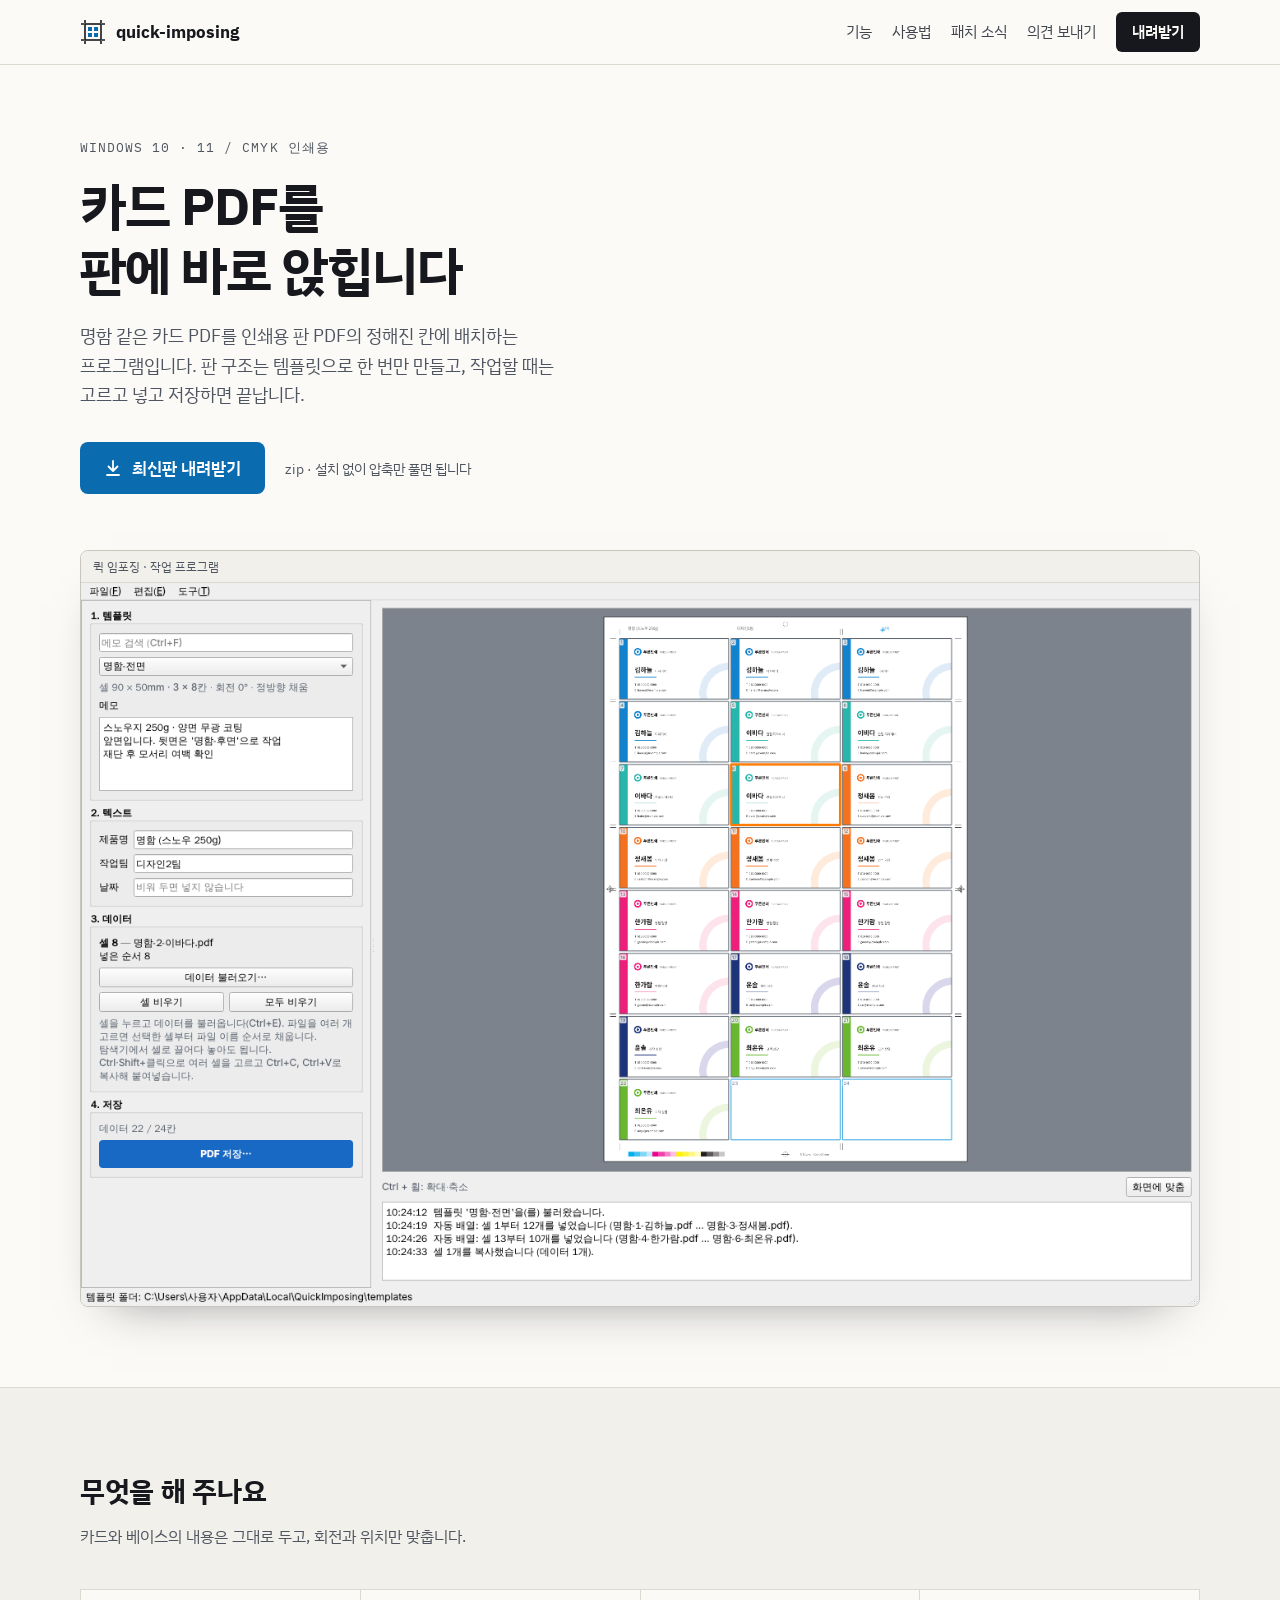
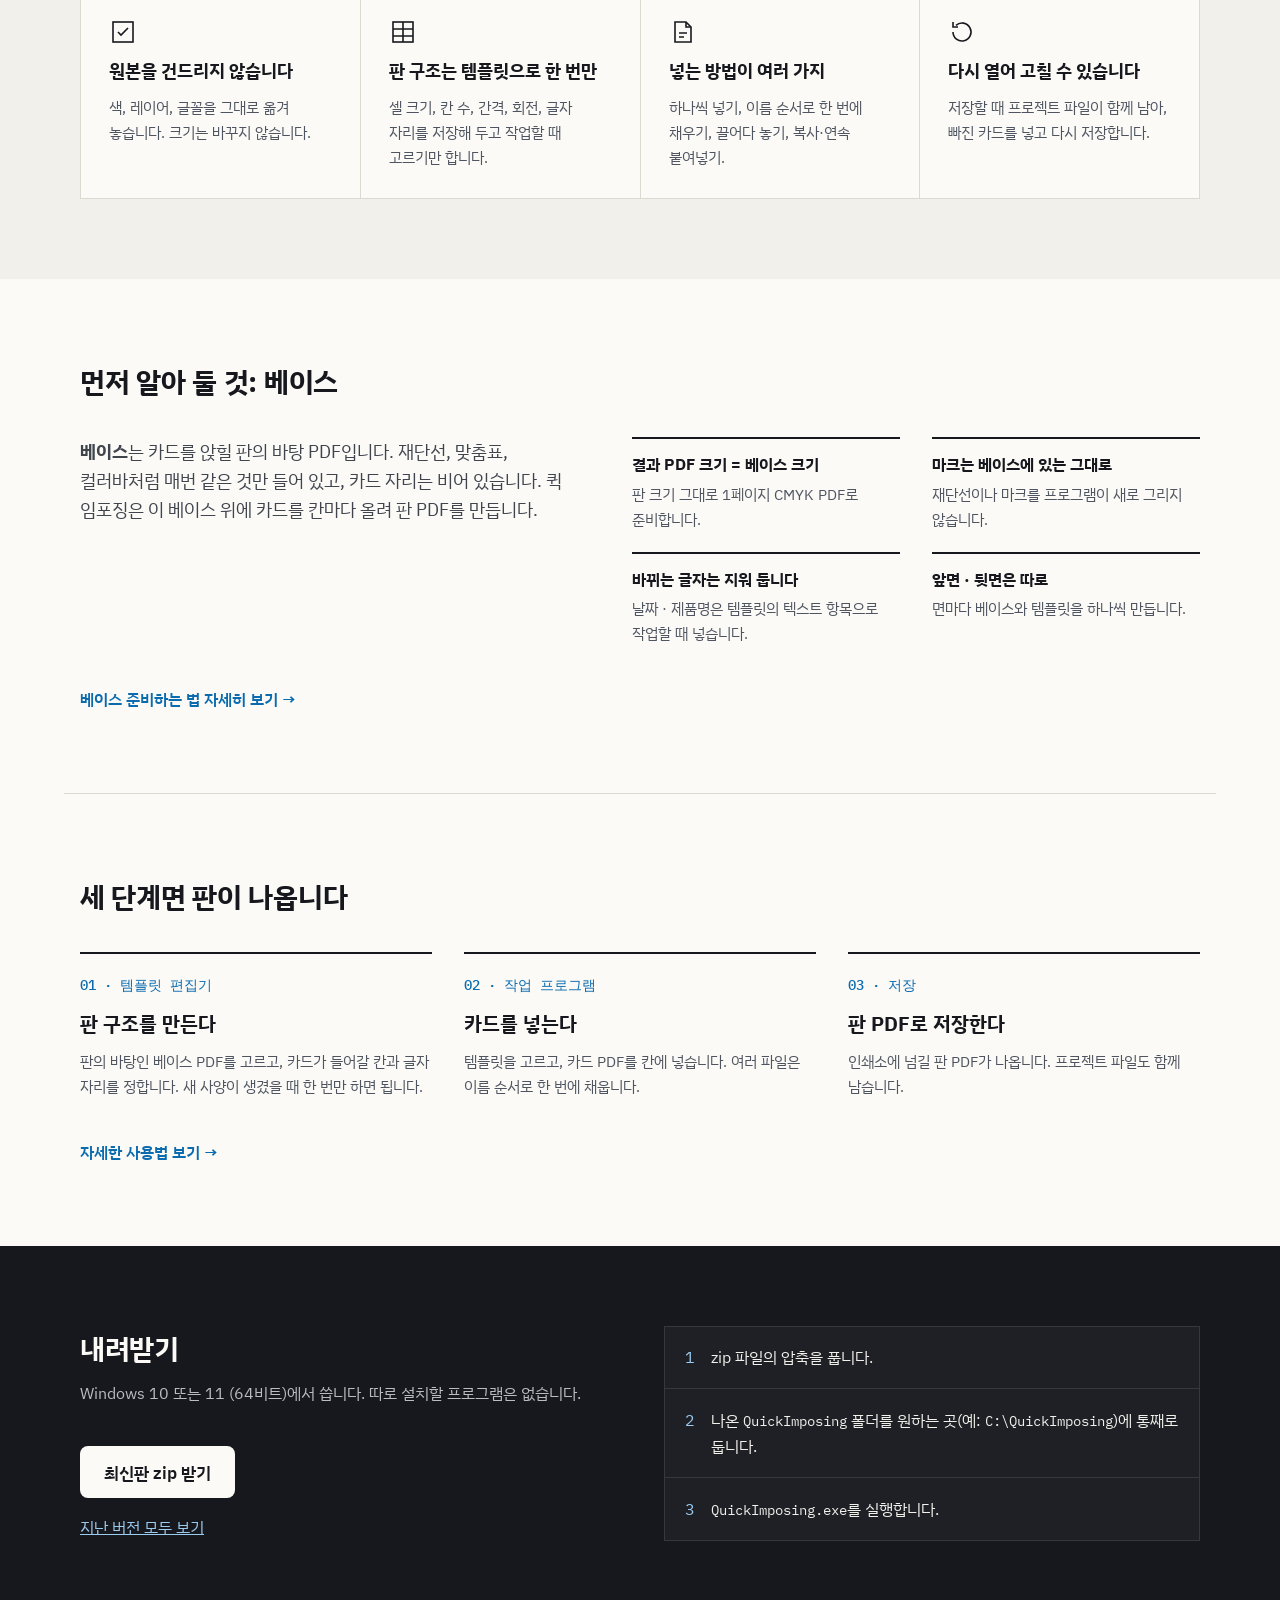
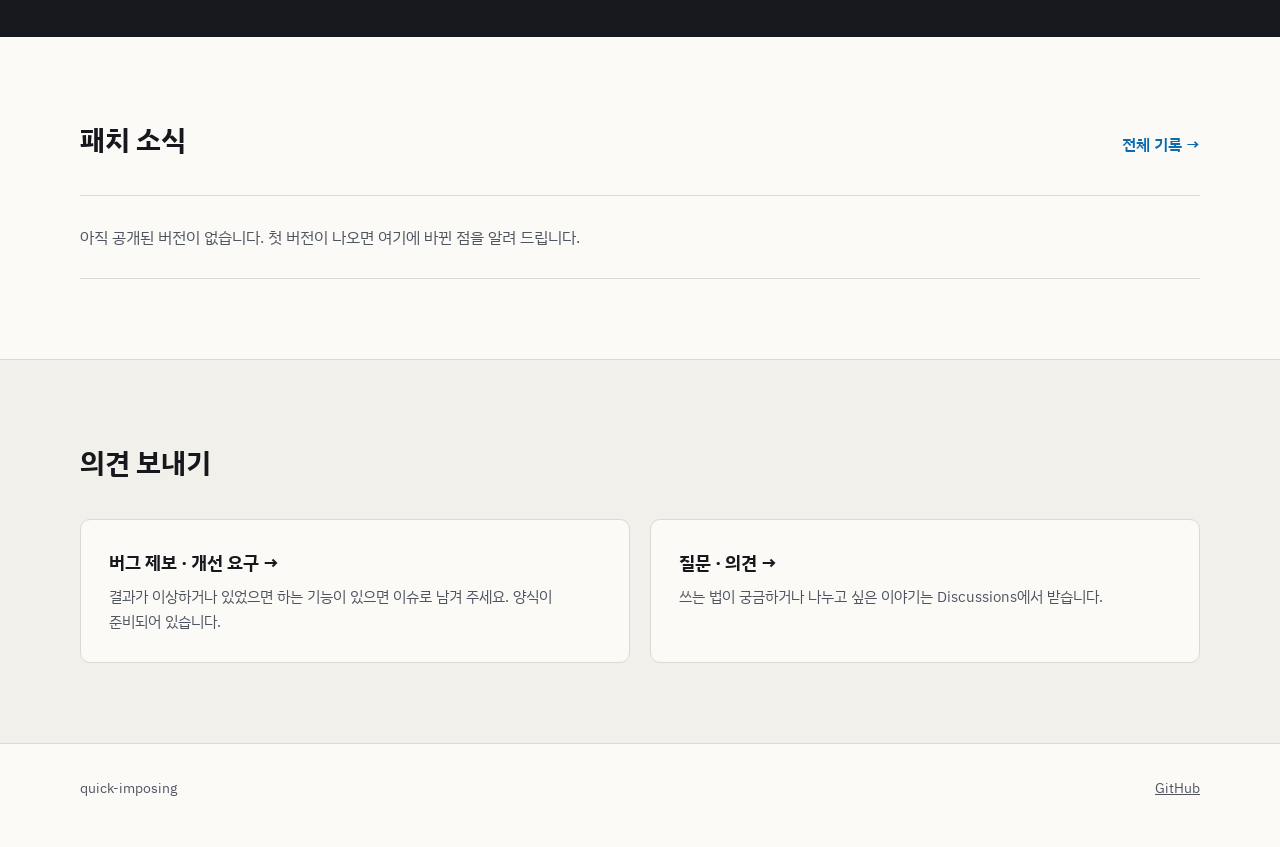
==== commit ccb39f2f: "베이스 그림에서 판 이름·면 라벨(A 하리, 전면) 삭제 Co-Authored-By: Claude Opus 5.5 <noreply@anthropic.com> Claude-Sessi" ====
--- a/site/index.html
+++ b/site/index.html
@@ -8,7 +8,7 @@
   <link rel="preconnect" href="https://fonts.googleapis.com">
   <link rel="preconnect" href="https://fonts.gstatic.com" crossorigin>
   <link rel="stylesheet" href="https://fonts.googleapis.com/css2?family=IBM+Plex+Mono:wght@400;500&amp;family=IBM+Plex+Sans+KR:wght@400;500;600;700&amp;display=swap">
-  <link rel="stylesheet" href="style.css?v=4">
+  <link rel="stylesheet" href="style.css?v=5">
 </head>
 <body>
   <header class="site-header">
@@ -82,7 +82,7 @@
     <section class="wrap section base-intro" aria-labelledby="base-h">
       <h2 id="base-h" class="h-gap">먼저 알아 둘 것: 베이스</h2>
       <div class="base-intro-grid">
-        <p class="base-intro-lead"><strong>베이스</strong>는 카드를 앉힐 판의 바탕 PDF입니다. 재단선, 맞춤표, 컬러바, 판 이름처럼 매번 같은 것만 들어 있고, 카드 자리는 비어 있습니다. 퀵 임포징은 이 베이스 위에 카드를 칸마다 올려 판 PDF를 만듭니다.</p>
+        <p class="base-intro-lead"><strong>베이스</strong>는 카드를 앉힐 판의 바탕 PDF입니다. 재단선, 맞춤표, 컬러바처럼 매번 같은 것만 들어 있고, 카드 자리는 비어 있습니다. 퀵 임포징은 이 베이스 위에 카드를 칸마다 올려 판 PDF를 만듭니다.</p>
         <ul class="base-points">
           <li><strong>결과 PDF 크기 = 베이스 크기</strong><span>판 크기 그대로 1페이지 CMYK PDF로 준비합니다.</span></li>
           <li><strong>마크는 베이스에 있는 그대로</strong><span>재단선이나 마크를 프로그램이 새로 그리지 않습니다.</span></li>
--- a/site/style.css
+++ b/site/style.css
@@ -701,22 +701,6 @@
   background: linear-gradient(#16181d, #16181d) center / 1px 100% no-repeat, linear-gradient(#16181d, #16181d) center / 100% 1px no-repeat;
 }
 
-.base-sheet .label-top {
-  left: 14%;
-  top: 3%;
-  font-size: 9px;
-  line-height: 1;
-}
-
-.base-sheet .label-side {
-  left: 3%;
-  top: 50%;
-  transform: translateY(-50%);
-  writing-mode: vertical-rl;
-  font-size: 9px;
-  line-height: 1;
-}
-
 .base-sheet .colorbar {
   left: 14%;
   bottom: 3.2%;
@@ -783,9 +767,8 @@
 
 .base-sheet .n1 { left: -9px; top: 1%; }
 .base-sheet .n2 { left: 50%; top: 5.5%; margin-left: 4px; }
-.base-sheet .n3 { left: 30%; top: 0.5%; }
-.base-sheet .n4 { left: 39%; bottom: 1.5%; }
-.base-sheet .n5 { right: 14%; top: 45%; }
+.base-sheet .n3 { left: 39%; bottom: 1.5%; }
+.base-sheet .n4 { right: 14%; top: 45%; }
 
 .base-fig figcaption {
   flex: 1 1 18rem;
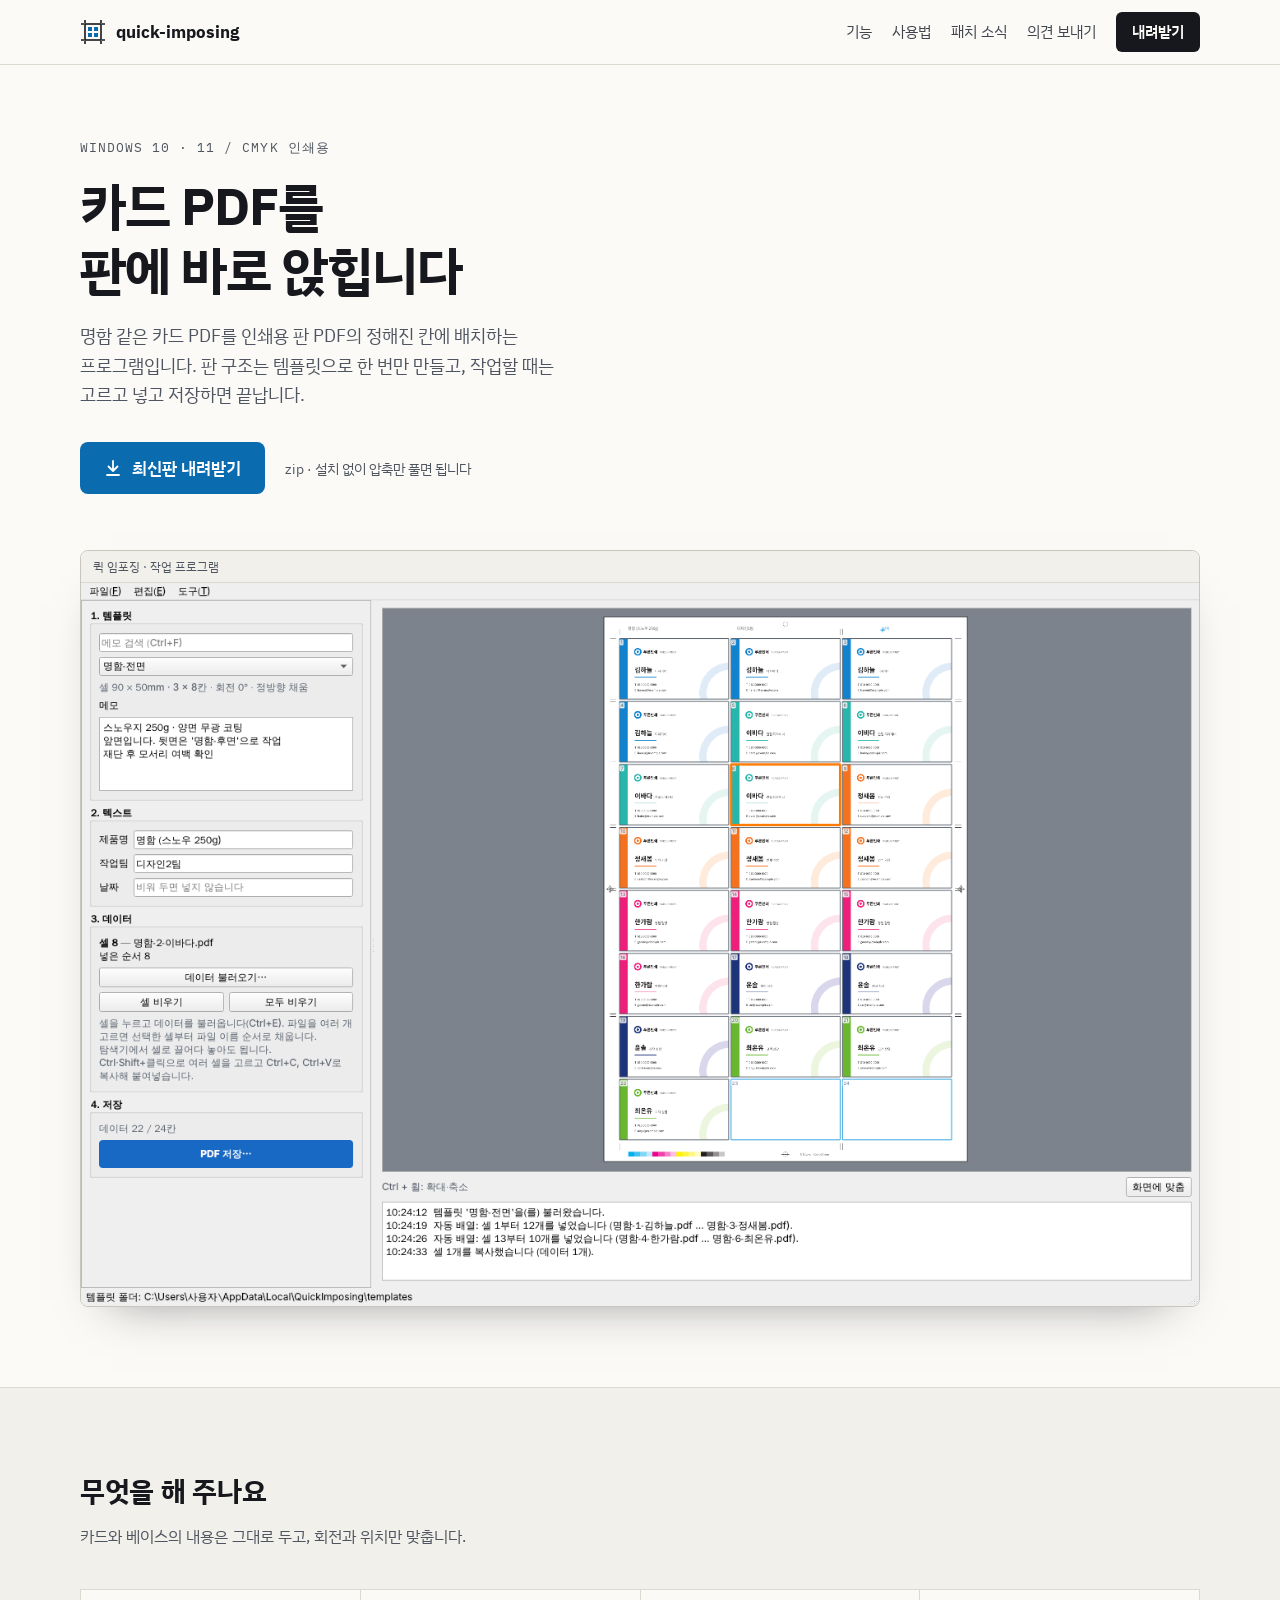
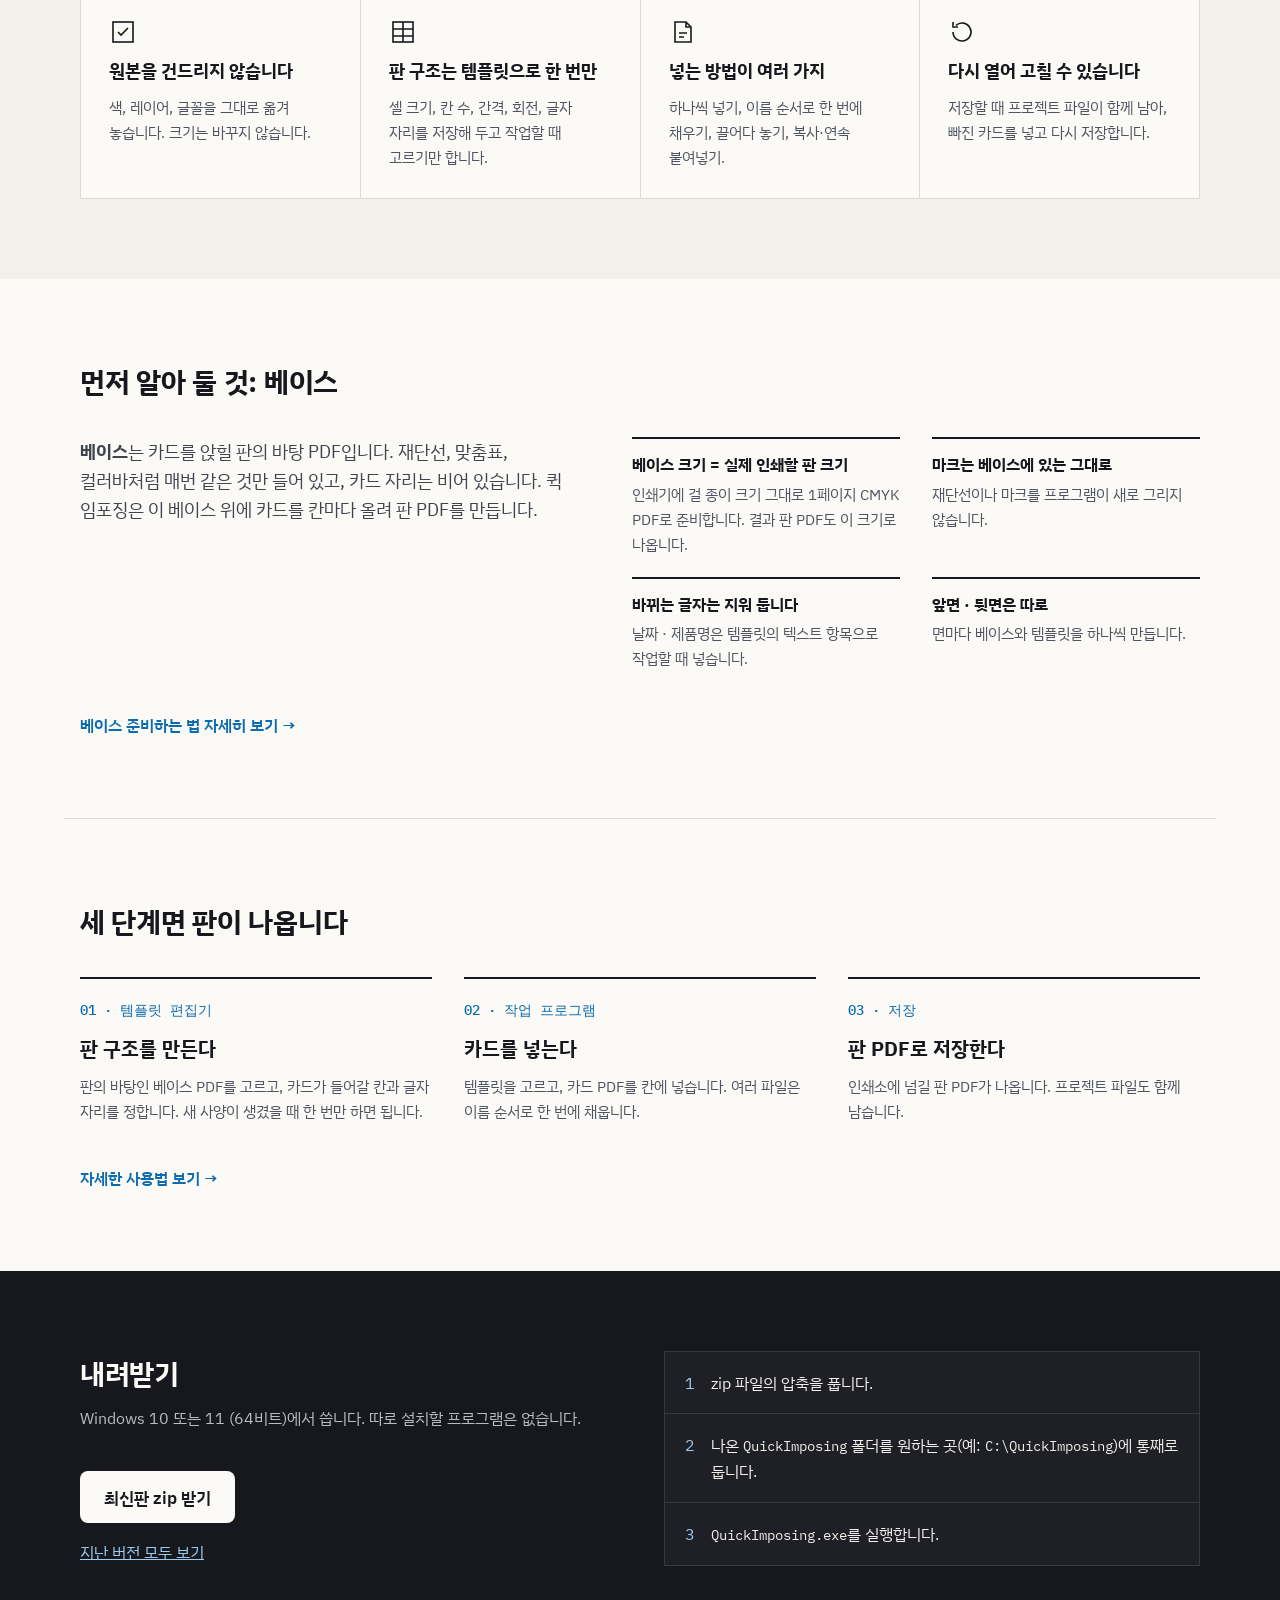
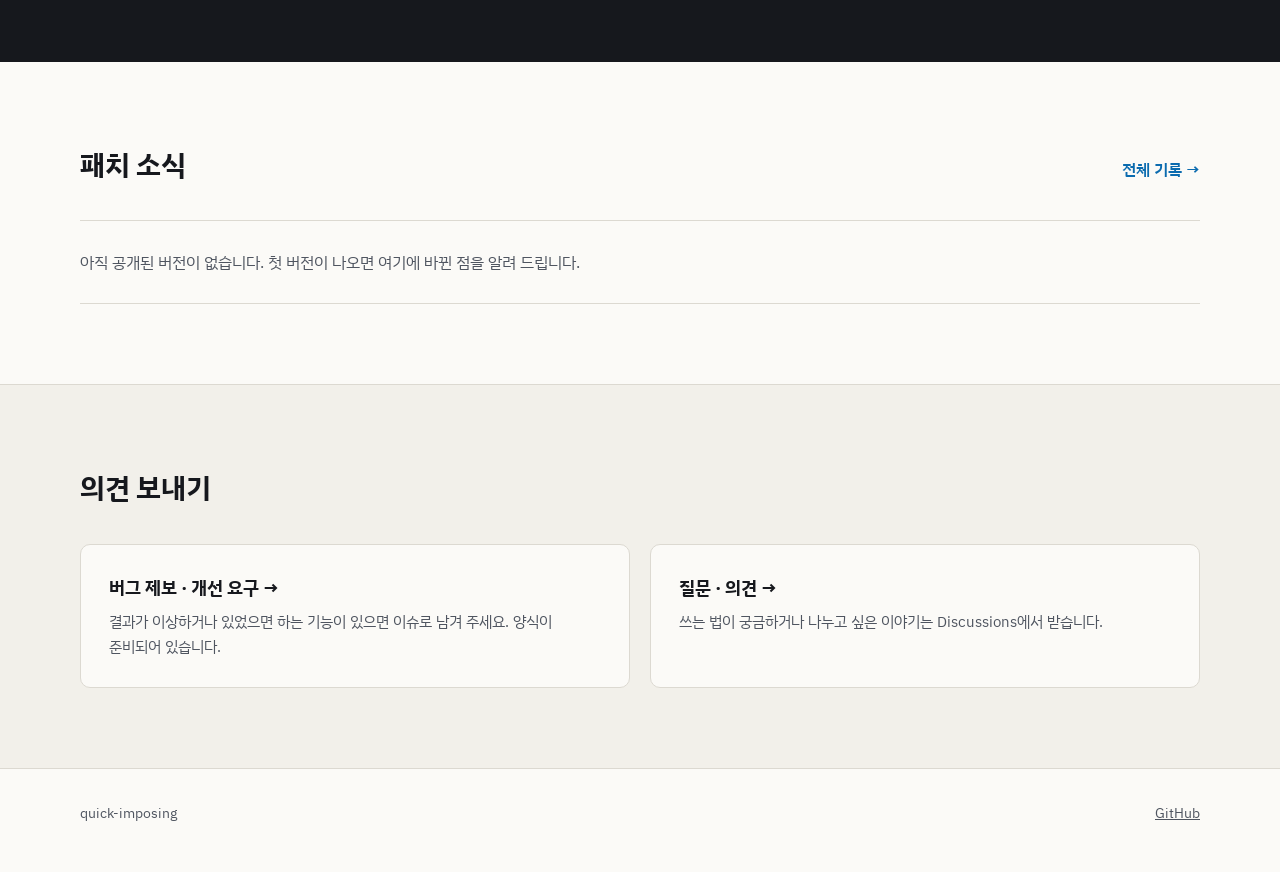
==== commit d7ca99c3: "베이스 크기가 실제 인쇄할 판 크기라는 안내 추가 Co-Authored-By: Claude Opus 5.5 <noreply@anthropic.com> Claude-Session: " ====
--- a/site/index.html
+++ b/site/index.html
@@ -8,7 +8,7 @@
   <link rel="preconnect" href="https://fonts.googleapis.com">
   <link rel="preconnect" href="https://fonts.gstatic.com" crossorigin>
   <link rel="stylesheet" href="https://fonts.googleapis.com/css2?family=IBM+Plex+Mono:wght@400;500&amp;family=IBM+Plex+Sans+KR:wght@400;500;600;700&amp;display=swap">
-  <link rel="stylesheet" href="style.css?v=5">
+  <link rel="stylesheet" href="style.css?v=6">
 </head>
 <body>
   <header class="site-header">
@@ -84,7 +84,7 @@
       <div class="base-intro-grid">
         <p class="base-intro-lead"><strong>베이스</strong>는 카드를 앉힐 판의 바탕 PDF입니다. 재단선, 맞춤표, 컬러바처럼 매번 같은 것만 들어 있고, 카드 자리는 비어 있습니다. 퀵 임포징은 이 베이스 위에 카드를 칸마다 올려 판 PDF를 만듭니다.</p>
         <ul class="base-points">
-          <li><strong>결과 PDF 크기 = 베이스 크기</strong><span>판 크기 그대로 1페이지 CMYK PDF로 준비합니다.</span></li>
+          <li><strong>베이스 크기 = 실제 인쇄할 판 크기</strong><span>인쇄기에 걸 종이 크기 그대로 1페이지 CMYK PDF로 준비합니다. 결과 판 PDF도 이 크기로 나옵니다.</span></li>
           <li><strong>마크는 베이스에 있는 그대로</strong><span>재단선이나 마크를 프로그램이 새로 그리지 않습니다.</span></li>
           <li><strong>바뀌는 글자는 지워 둡니다</strong><span>날짜 · 제품명은 템플릿의 텍스트 항목으로 작업할 때 넣습니다.</span></li>
           <li><strong>앞면 · 뒷면은 따로</strong><span>면마다 베이스와 템플릿을 하나씩 만듭니다.</span></li>
--- a/site/style.css
+++ b/site/style.css
@@ -794,6 +794,28 @@
   font-weight: 700;
 }
 
+.note-box {
+  margin: 1.25rem 0;
+  padding: 1rem 1.25rem;
+  border: 1px solid var(--line-2);
+  border-radius: 8px;
+  background: var(--card);
+}
+
+.doc .note-box p {
+  margin: 0;
+  color: var(--fg-2);
+}
+
+.doc .note-box p + p {
+  margin-top: 0.4rem;
+}
+
+.doc .note-box strong {
+  color: var(--fg);
+  font-size: 1.05rem;
+}
+
 .stack-compare {
   display: grid;
   grid-template-columns: repeat(auto-fit, minmax(14rem, 1fr));
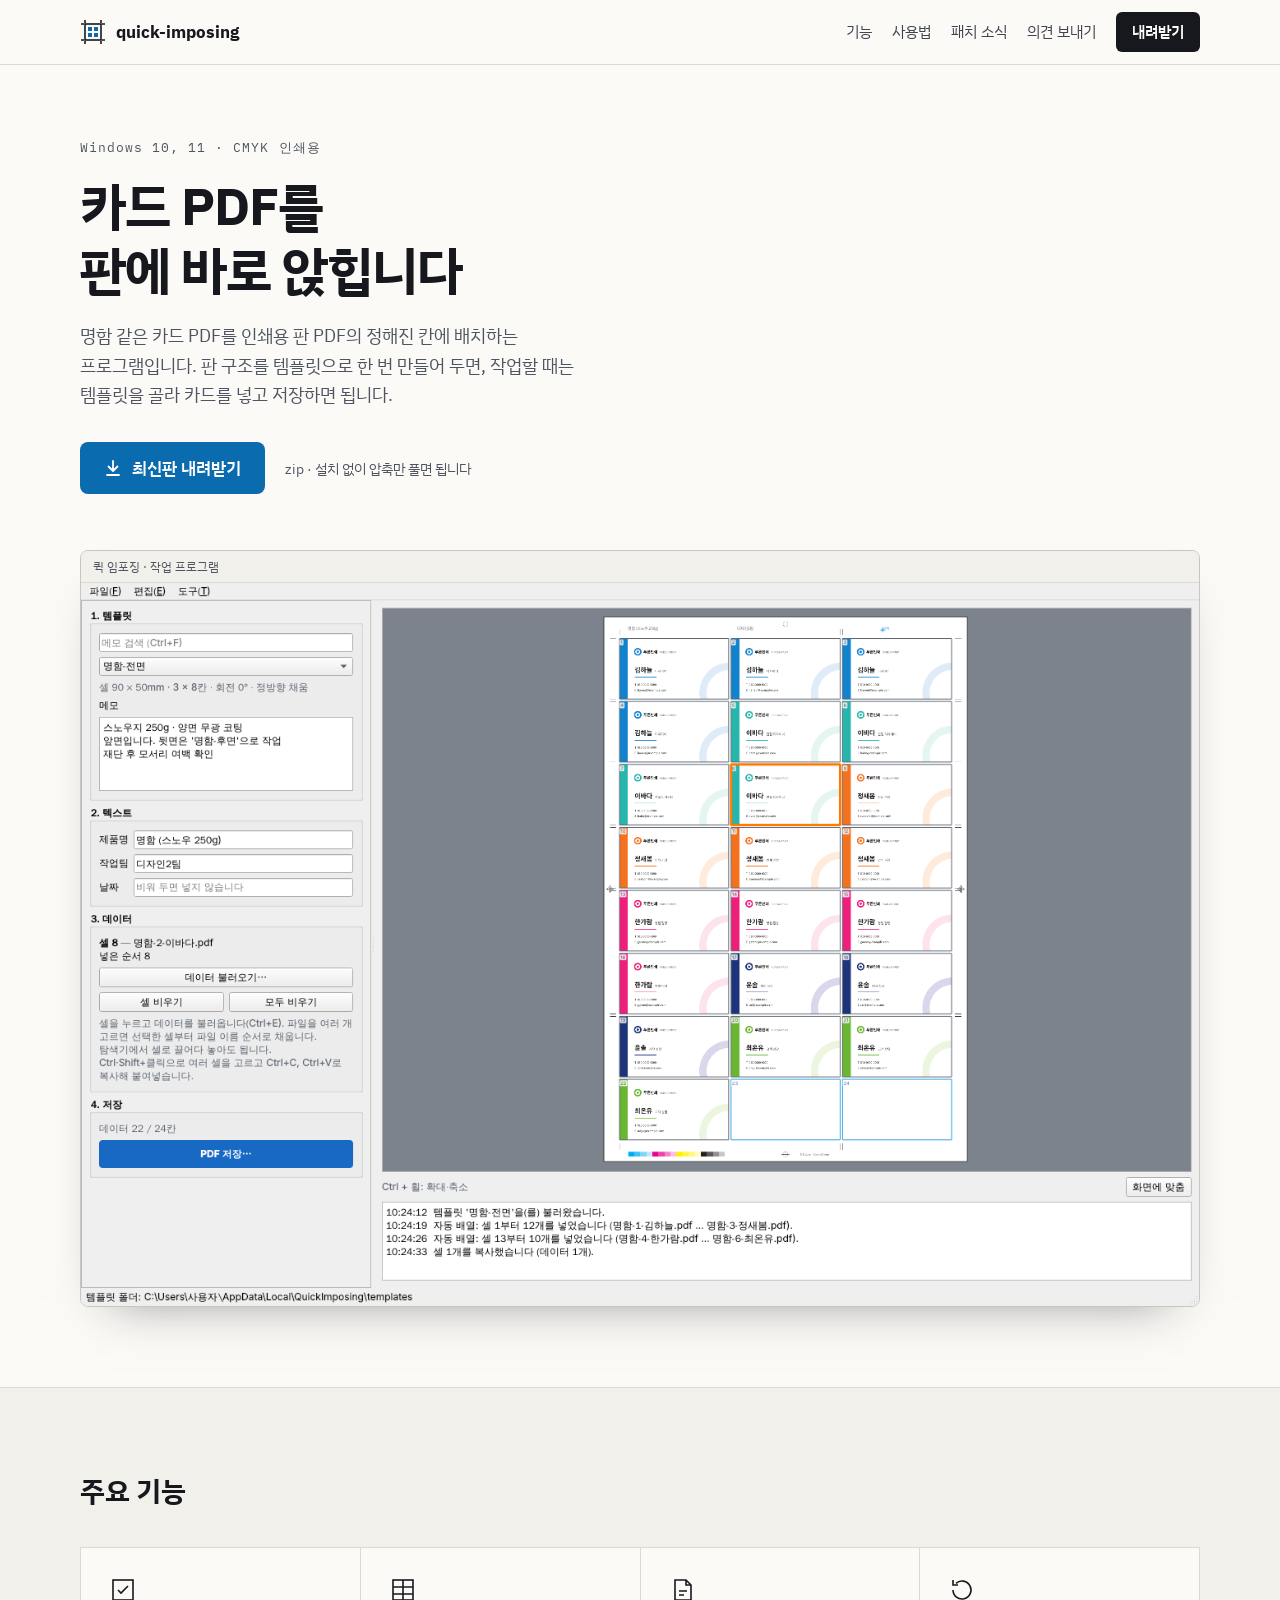
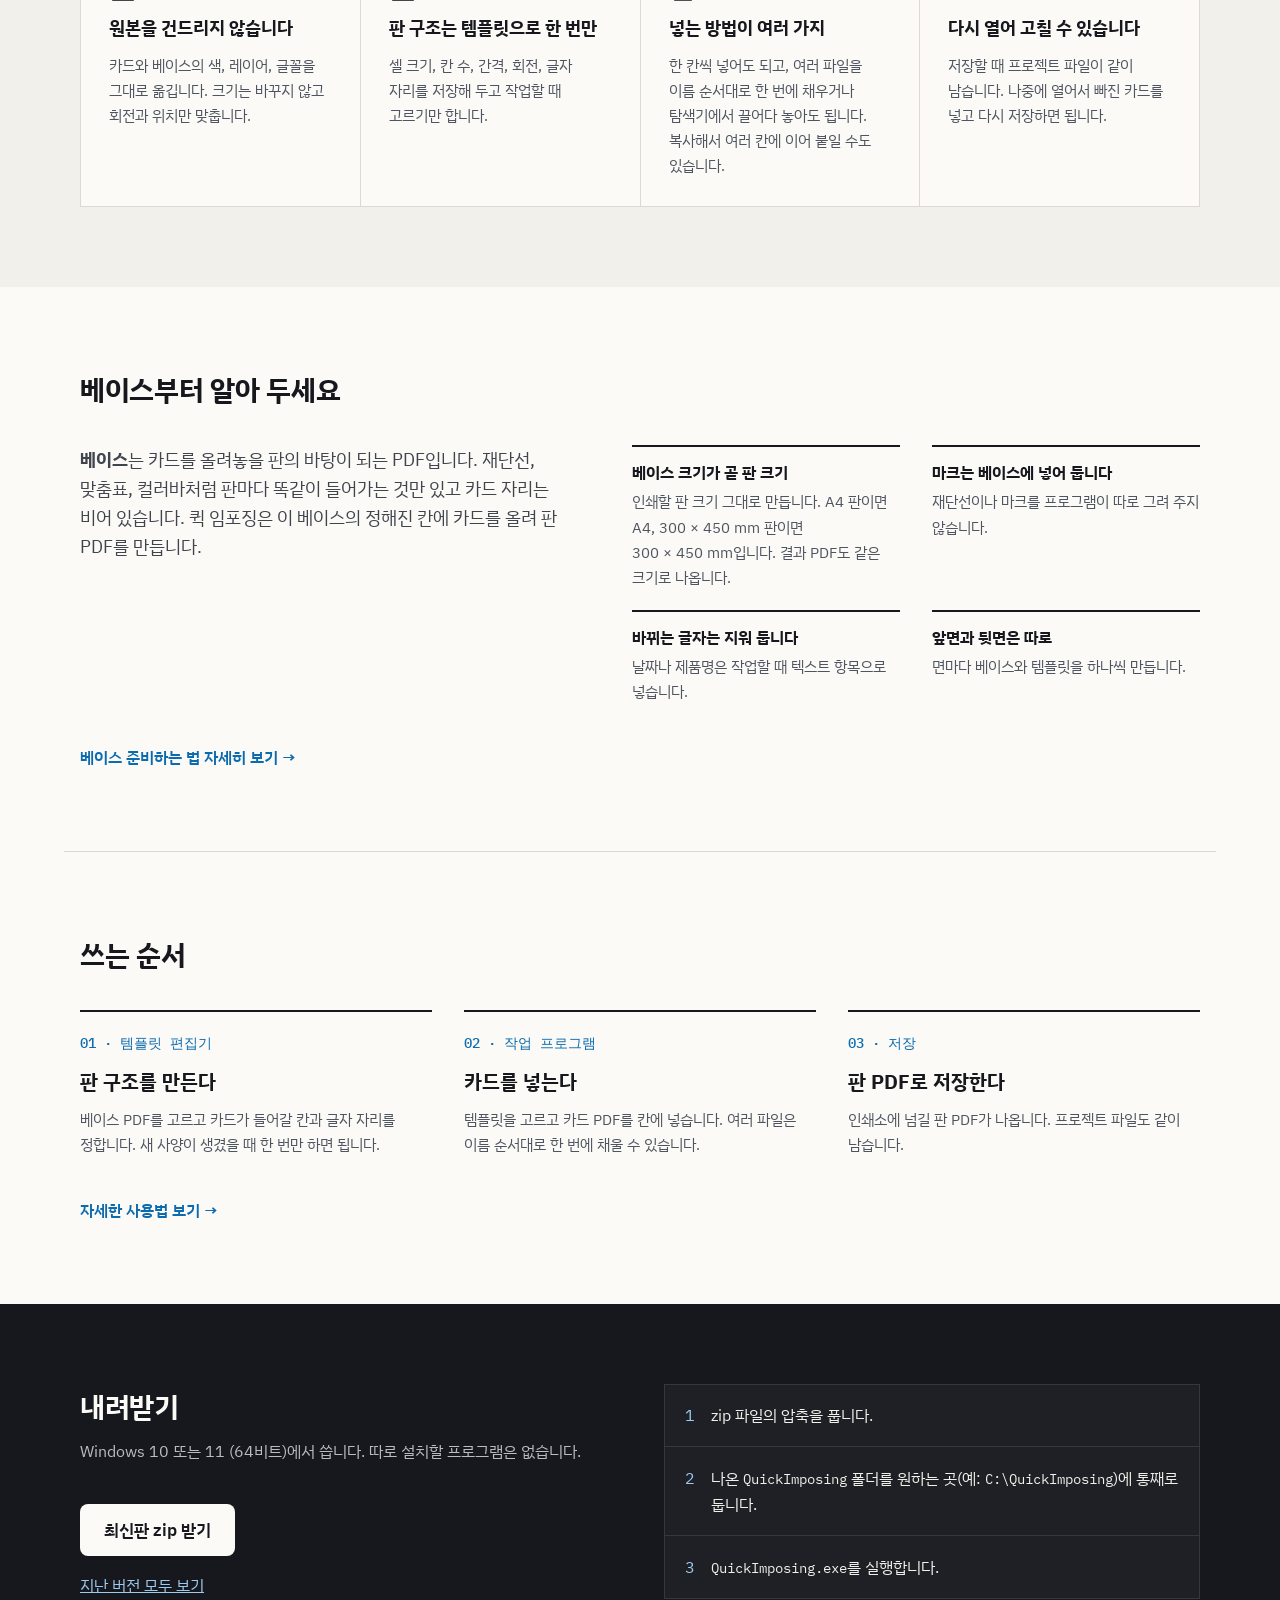
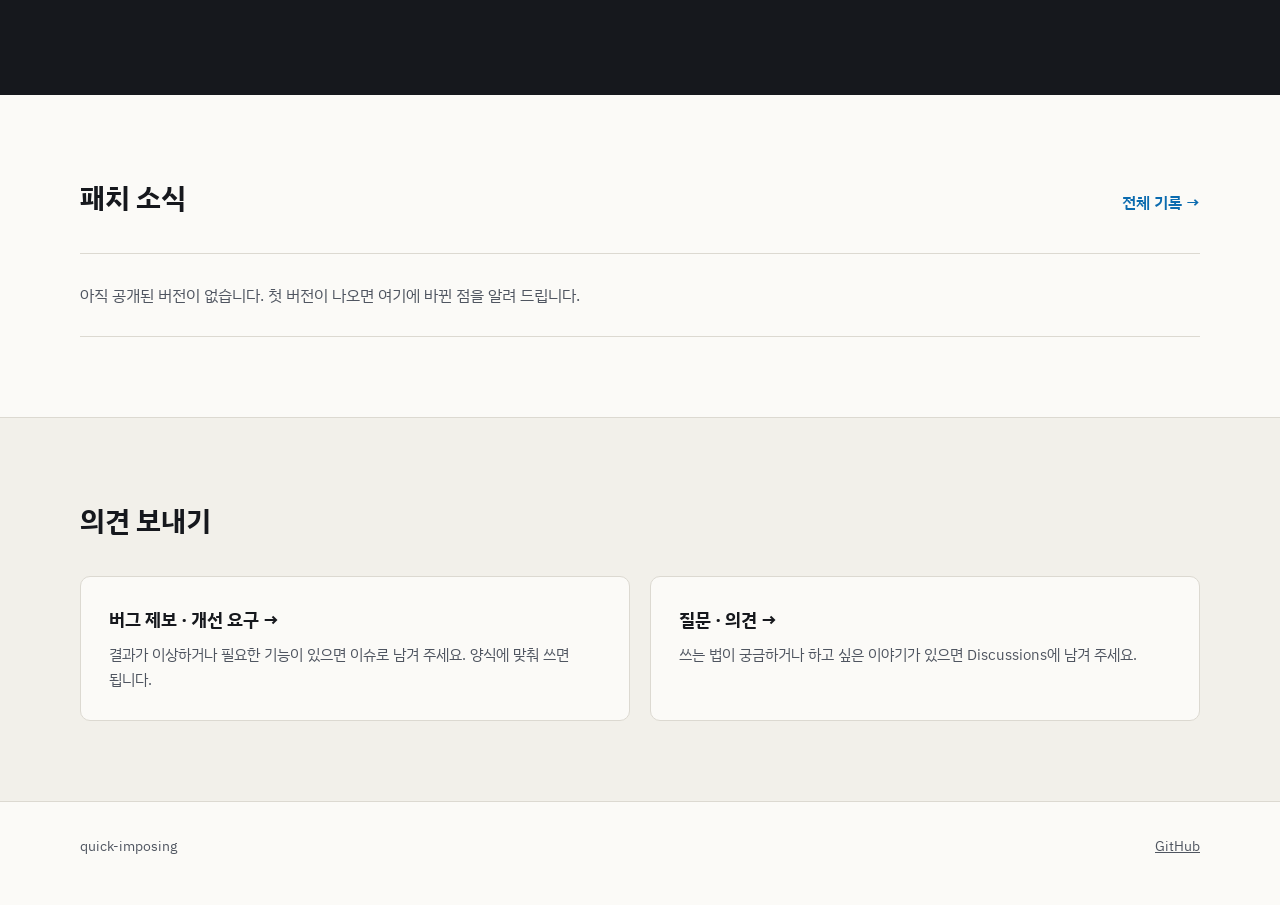
==== commit 985758da: "사이트 문구 다듬기, 베이스 크기 안내의 A4 혼동 고침 번역체·연결어미 뒤 쉼표·가운뎃점 나열·콜론 제목 등 AI 티가 나는 문구를 고친다. 베이스 크기 안내는 'A4로 내보내지" ====
--- a/site/index.html
+++ b/site/index.html
@@ -8,7 +8,7 @@
   <link rel="preconnect" href="https://fonts.googleapis.com">
   <link rel="preconnect" href="https://fonts.gstatic.com" crossorigin>
   <link rel="stylesheet" href="https://fonts.googleapis.com/css2?family=IBM+Plex+Mono:wght@400;500&amp;family=IBM+Plex+Sans+KR:wght@400;500;600;700&amp;display=swap">
-  <link rel="stylesheet" href="style.css?v=6">
+  <link rel="stylesheet" href="style.css?v=7">
 </head>
 <body>
   <header class="site-header">
@@ -30,9 +30,9 @@
   <main>
     <section class="wrap hero" aria-labelledby="hero-h">
       <div class="hero-text">
-        <p class="eyebrow">WINDOWS 10 · 11 / CMYK 인쇄용</p>
+        <p class="eyebrow">Windows 10, 11 · CMYK 인쇄용</p>
         <h1 id="hero-h">카드 PDF를<br>판에 바로 앉힙니다</h1>
-        <p class="lead">명함 같은 카드 PDF를 인쇄용 판 PDF의 정해진 칸에 배치하는 프로그램입니다. 판 구조는 템플릿으로 한 번만 만들고, 작업할 때는 고르고 넣고 저장하면 끝납니다.</p>
+        <p class="lead">명함 같은 카드 PDF를 인쇄용 판 PDF의 정해진 칸에 배치하는 프로그램입니다. 판 구조를 템플릿으로 한 번 만들어 두면, 작업할 때는 템플릿을 골라 카드를 넣고 저장하면 됩니다.</p>
         <div class="hero-actions">
           <a class="button" href="https://github.com/steves460ng/quick-imposing-pub/releases/latest">
             <svg width="18" height="18" viewBox="0 0 18 18" fill="none" stroke="currentColor" stroke-width="1.8" stroke-linecap="round" stroke-linejoin="round" aria-hidden="true"><path d="M9 2v10M4.5 7.5 9 12l4.5-4.5M3 16h12"/></svg>
@@ -52,13 +52,12 @@
 
     <section id="features" class="band" aria-labelledby="features-h">
       <div class="wrap section">
-        <h2 id="features-h">무엇을 해 주나요</h2>
-        <p class="section-lead">카드와 베이스의 내용은 그대로 두고, 회전과 위치만 맞춥니다.</p>
+        <h2 id="features-h" class="h-gap">주요 기능</h2>
         <div class="features">
           <div>
             <svg width="28" height="28" viewBox="0 0 28 28" fill="none" stroke-width="1.6" aria-hidden="true"><rect x="4" y="4" width="20" height="20"/><path d="M9 14l3 3 7-7"/></svg>
             <h3>원본을 건드리지 않습니다</h3>
-            <p>색, 레이어, 글꼴을 그대로 옮겨 놓습니다. 크기는 바꾸지 않습니다.</p>
+            <p>카드와 베이스의 색, 레이어, 글꼴을 그대로 옮깁니다. 크기는 바꾸지 않고 회전과 위치만 맞춥니다.</p>
           </div>
           <div>
             <svg width="28" height="28" viewBox="0 0 28 28" fill="none" stroke-width="1.6" aria-hidden="true"><rect x="4" y="4" width="20" height="20"/><path d="M4 11h20M4 18h20M14 4v20"/></svg>
@@ -68,48 +67,48 @@
           <div>
             <svg width="28" height="28" viewBox="0 0 28 28" fill="none" stroke-width="1.6" aria-hidden="true"><path d="M6 4h11l5 5v15H6z"/><path d="M17 4v5h5M10 15h8M10 19h5"/></svg>
             <h3>넣는 방법이 여러 가지</h3>
-            <p>하나씩 넣기, 이름 순서로 한 번에 채우기, 끌어다 놓기, 복사·연속 붙여넣기.</p>
+            <p>한 칸씩 넣어도 되고, 여러 파일을 이름 순서대로 한 번에 채우거나 탐색기에서 끌어다 놓아도 됩니다. 복사해서 여러 칸에 이어 붙일 수도 있습니다.</p>
           </div>
           <div>
             <svg width="28" height="28" viewBox="0 0 28 28" fill="none" stroke-width="1.6" aria-hidden="true"><path d="M5 14a9 9 0 1 0 3-6.7"/><path d="M5 4v5h5"/></svg>
             <h3>다시 열어 고칠 수 있습니다</h3>
-            <p>저장할 때 프로젝트 파일이 함께 남아, 빠진 카드를 넣고 다시 저장합니다.</p>
+            <p>저장할 때 프로젝트 파일이 같이 남습니다. 나중에 열어서 빠진 카드를 넣고 다시 저장하면 됩니다.</p>
           </div>
         </div>
       </div>
     </section>
 
     <section class="wrap section base-intro" aria-labelledby="base-h">
-      <h2 id="base-h" class="h-gap">먼저 알아 둘 것: 베이스</h2>
+      <h2 id="base-h" class="h-gap">베이스부터 알아 두세요</h2>
       <div class="base-intro-grid">
-        <p class="base-intro-lead"><strong>베이스</strong>는 카드를 앉힐 판의 바탕 PDF입니다. 재단선, 맞춤표, 컬러바처럼 매번 같은 것만 들어 있고, 카드 자리는 비어 있습니다. 퀵 임포징은 이 베이스 위에 카드를 칸마다 올려 판 PDF를 만듭니다.</p>
+        <p class="base-intro-lead"><strong>베이스</strong>는 카드를 올려놓을 판의 바탕이 되는 PDF입니다. 재단선, 맞춤표, 컬러바처럼 판마다 똑같이 들어가는 것만 있고 카드 자리는 비어 있습니다. 퀵 임포징은 이 베이스의 정해진 칸에 카드를 올려 판 PDF를 만듭니다.</p>
         <ul class="base-points">
-          <li><strong>베이스 크기 = 실제 인쇄할 판 크기</strong><span>인쇄기에 걸 종이 크기 그대로 1페이지 CMYK PDF로 준비합니다. 결과 판 PDF도 이 크기로 나옵니다.</span></li>
-          <li><strong>마크는 베이스에 있는 그대로</strong><span>재단선이나 마크를 프로그램이 새로 그리지 않습니다.</span></li>
-          <li><strong>바뀌는 글자는 지워 둡니다</strong><span>날짜 · 제품명은 템플릿의 텍스트 항목으로 작업할 때 넣습니다.</span></li>
-          <li><strong>앞면 · 뒷면은 따로</strong><span>면마다 베이스와 템플릿을 하나씩 만듭니다.</span></li>
+          <li><strong>베이스 크기가 곧 판 크기</strong><span>인쇄할 판 크기 그대로 만듭니다. A4 판이면 A4, 300&nbsp;×&nbsp;450&nbsp;mm 판이면 300&nbsp;×&nbsp;450&nbsp;mm입니다. 결과 PDF도 같은 크기로 나옵니다.</span></li>
+          <li><strong>마크는 베이스에 넣어 둡니다</strong><span>재단선이나 마크를 프로그램이 따로 그려 주지 않습니다.</span></li>
+          <li><strong>바뀌는 글자는 지워 둡니다</strong><span>날짜나 제품명은 작업할 때 텍스트 항목으로 넣습니다.</span></li>
+          <li><strong>앞면과 뒷면은 따로</strong><span>면마다 베이스와 템플릿을 하나씩 만듭니다.</span></li>
         </ul>
       </div>
       <p class="after-steps"><a class="text-link" href="guide.html#base">베이스 준비하는 법 자세히 보기 →</a></p>
     </section>
 
     <section class="wrap section" aria-labelledby="flow-h">
-      <h2 id="flow-h" class="h-gap">세 단계면 판이 나옵니다</h2>
+      <h2 id="flow-h" class="h-gap">쓰는 순서</h2>
       <ol class="steps">
         <li>
           <span class="step-label">01 · 템플릿 편집기</span>
           <h3>판 구조를 만든다</h3>
-          <p>판의 바탕인 베이스 PDF를 고르고, 카드가 들어갈 칸과 글자 자리를 정합니다. 새 사양이 생겼을 때 한 번만 하면 됩니다.</p>
+          <p>베이스 PDF를 고르고 카드가 들어갈 칸과 글자 자리를 정합니다. 새 사양이 생겼을 때 한 번만 하면 됩니다.</p>
         </li>
         <li>
           <span class="step-label">02 · 작업 프로그램</span>
           <h3>카드를 넣는다</h3>
-          <p>템플릿을 고르고, 카드 PDF를 칸에 넣습니다. 여러 파일은 이름 순서로 한 번에 채웁니다.</p>
+          <p>템플릿을 고르고 카드 PDF를 칸에 넣습니다. 여러 파일은 이름 순서대로 한 번에 채울 수 있습니다.</p>
         </li>
         <li>
           <span class="step-label">03 · 저장</span>
           <h3>판 PDF로 저장한다</h3>
-          <p>인쇄소에 넘길 판 PDF가 나옵니다. 프로젝트 파일도 함께 남습니다.</p>
+          <p>인쇄소에 넘길 판 PDF가 나옵니다. 프로젝트 파일도 같이 남습니다.</p>
         </li>
       </ol>
       <p class="after-steps"><a class="text-link" href="guide.html">자세한 사용법 보기 →</a></p>
@@ -145,11 +144,11 @@
         <div class="feedback">
           <a href="https://github.com/steves460ng/quick-imposing-pub/issues/new/choose">
             <strong>버그 제보 · 개선 요구 →</strong>
-            <span>결과가 이상하거나 있었으면 하는 기능이 있으면 이슈로 남겨 주세요. 양식이 준비되어 있습니다.</span>
+            <span>결과가 이상하거나 필요한 기능이 있으면 이슈로 남겨 주세요. 양식에 맞춰 쓰면 됩니다.</span>
           </a>
           <a href="https://github.com/steves460ng/quick-imposing-pub/discussions">
             <strong>질문 · 의견 →</strong>
-            <span>쓰는 법이 궁금하거나 나누고 싶은 이야기는 Discussions에서 받습니다.</span>
+            <span>쓰는 법이 궁금하거나 하고 싶은 이야기가 있으면 Discussions에 남겨 주세요.</span>
           </a>
         </div>
       </div>
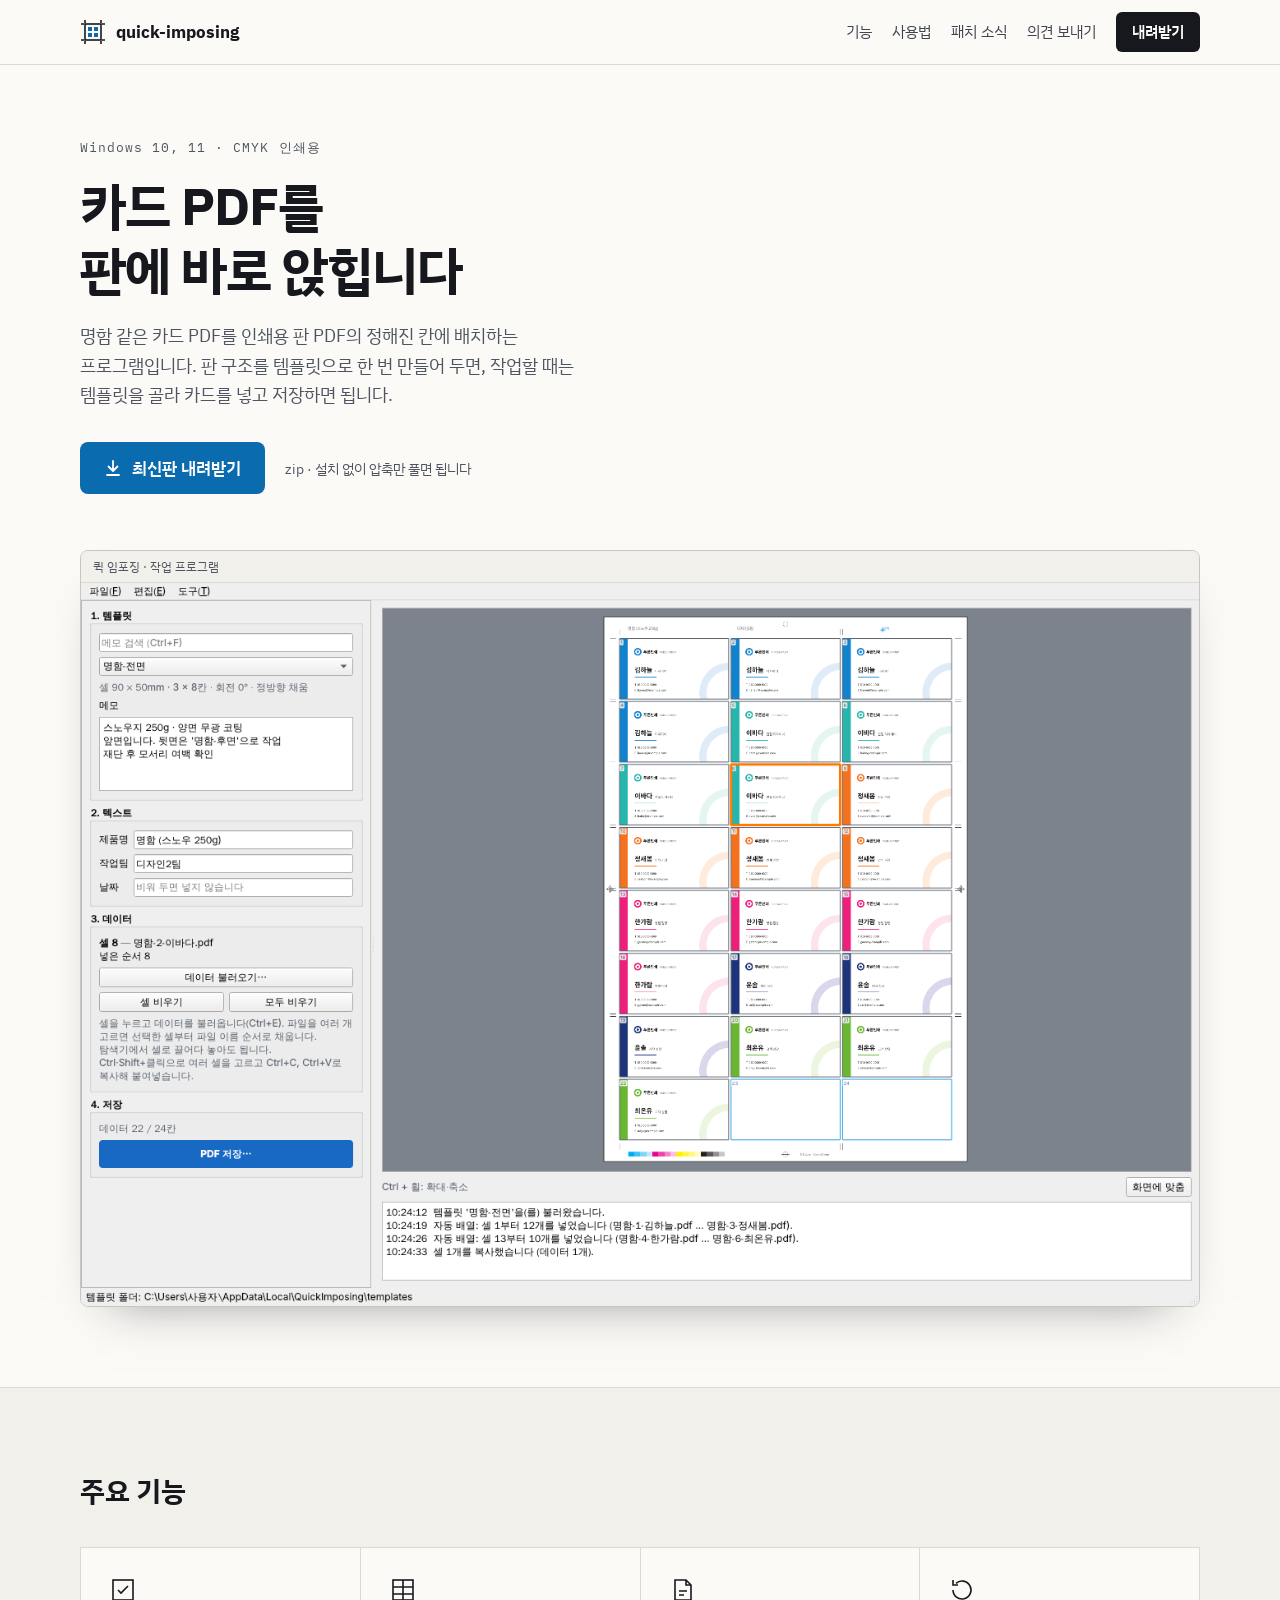
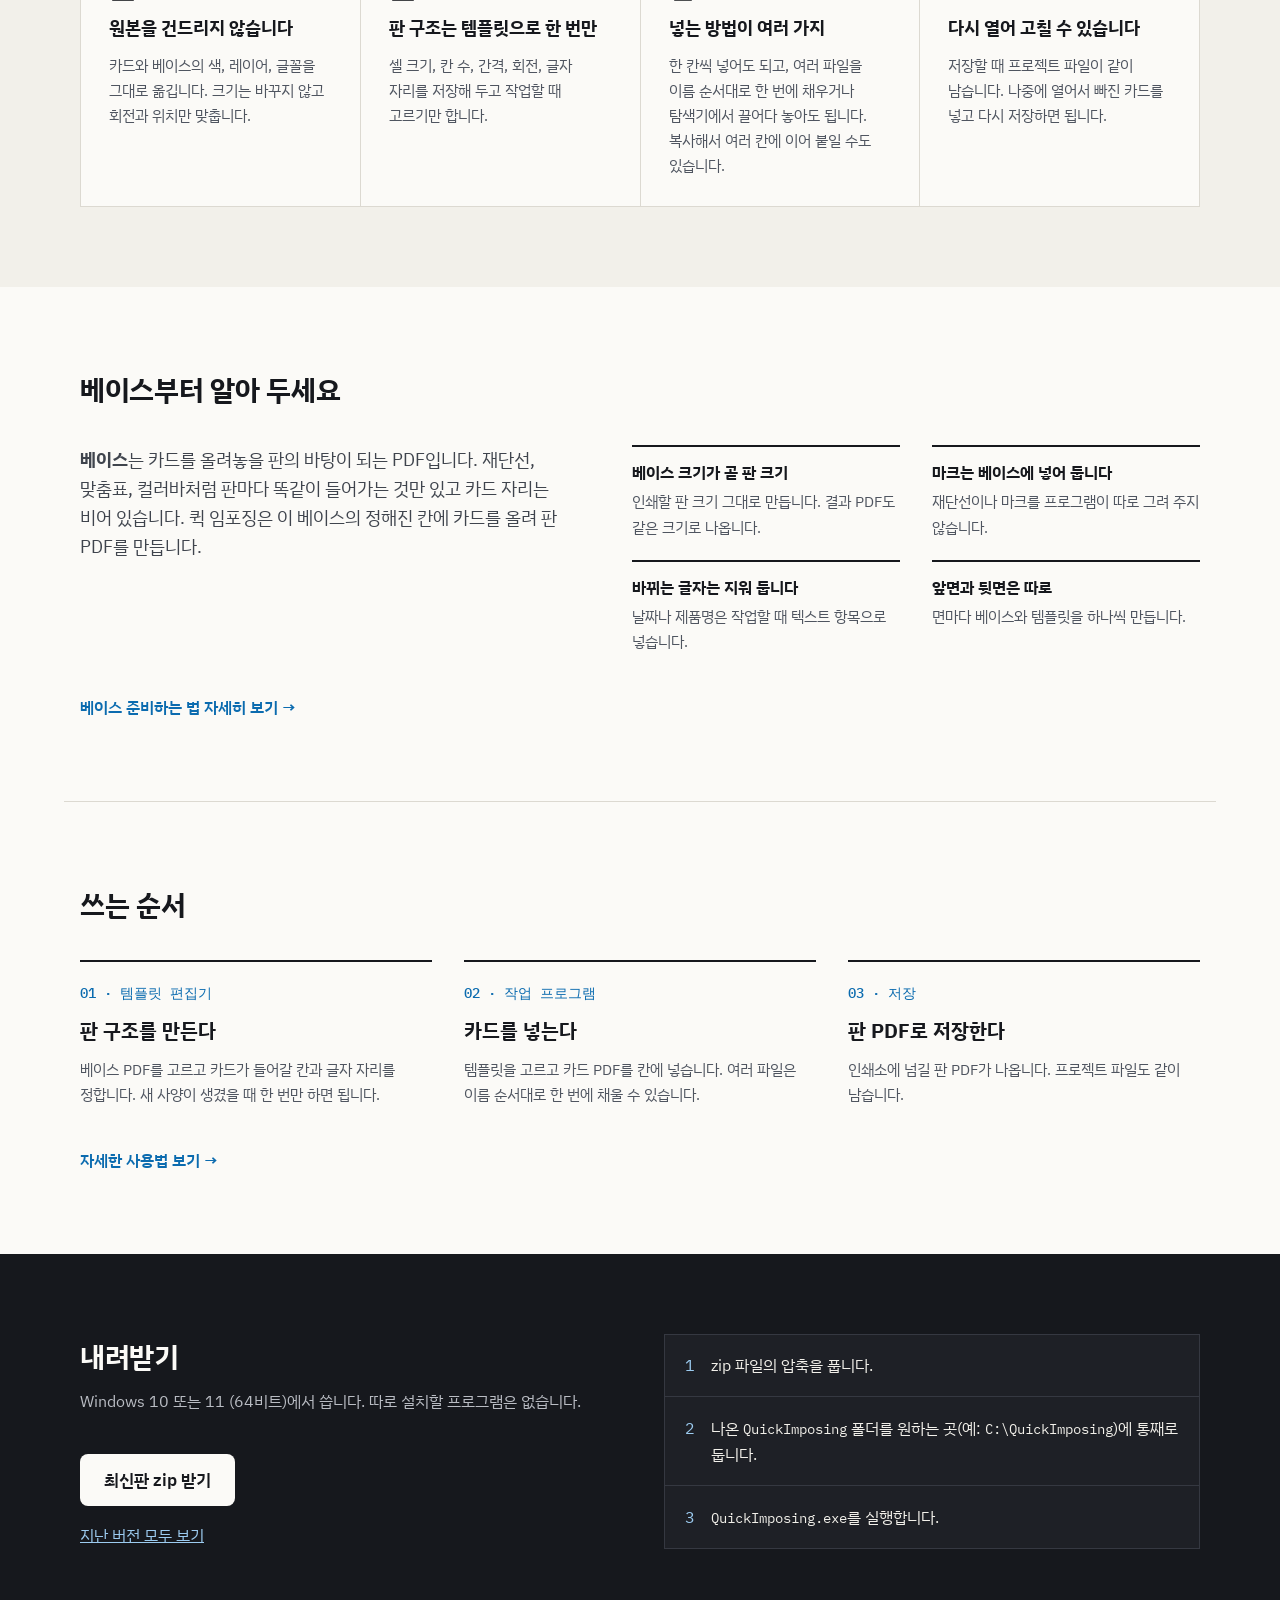
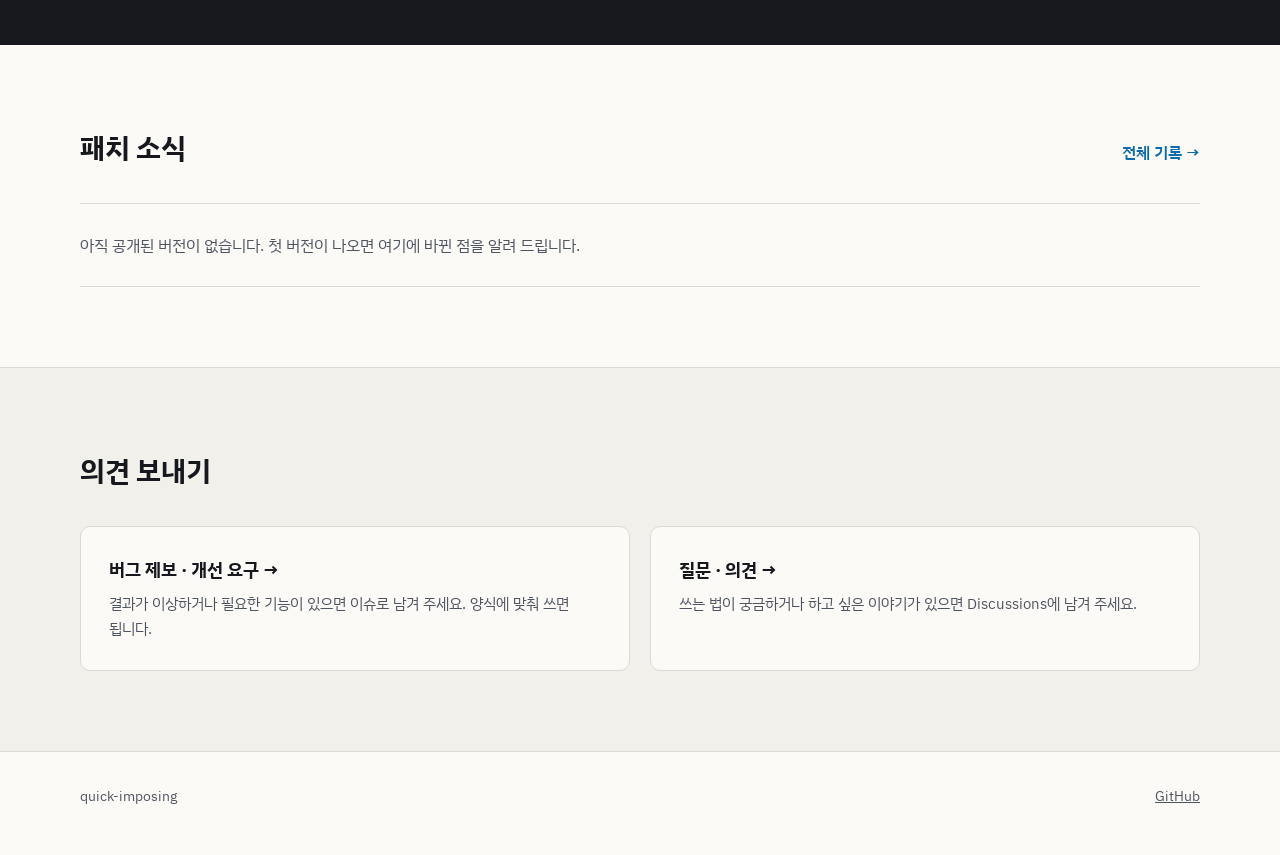
==== commit a3149432: "베이스 크기 안내에서 헷갈리는 예시 문장 삭제 Co-Authored-By: Claude Opus 5.5 <noreply@anthropic.com> Claude-Session: ht" ====
--- a/site/index.html
+++ b/site/index.html
@@ -83,7 +83,7 @@
       <div class="base-intro-grid">
         <p class="base-intro-lead"><strong>베이스</strong>는 카드를 올려놓을 판의 바탕이 되는 PDF입니다. 재단선, 맞춤표, 컬러바처럼 판마다 똑같이 들어가는 것만 있고 카드 자리는 비어 있습니다. 퀵 임포징은 이 베이스의 정해진 칸에 카드를 올려 판 PDF를 만듭니다.</p>
         <ul class="base-points">
-          <li><strong>베이스 크기가 곧 판 크기</strong><span>인쇄할 판 크기 그대로 만듭니다. A4 판이면 A4, 300&nbsp;×&nbsp;450&nbsp;mm 판이면 300&nbsp;×&nbsp;450&nbsp;mm입니다. 결과 PDF도 같은 크기로 나옵니다.</span></li>
+          <li><strong>베이스 크기가 곧 판 크기</strong><span>인쇄할 판 크기 그대로 만듭니다. 결과 PDF도 같은 크기로 나옵니다.</span></li>
           <li><strong>마크는 베이스에 넣어 둡니다</strong><span>재단선이나 마크를 프로그램이 따로 그려 주지 않습니다.</span></li>
           <li><strong>바뀌는 글자는 지워 둡니다</strong><span>날짜나 제품명은 작업할 때 텍스트 항목으로 넣습니다.</span></li>
           <li><strong>앞면과 뒷면은 따로</strong><span>면마다 베이스와 템플릿을 하나씩 만듭니다.</span></li>
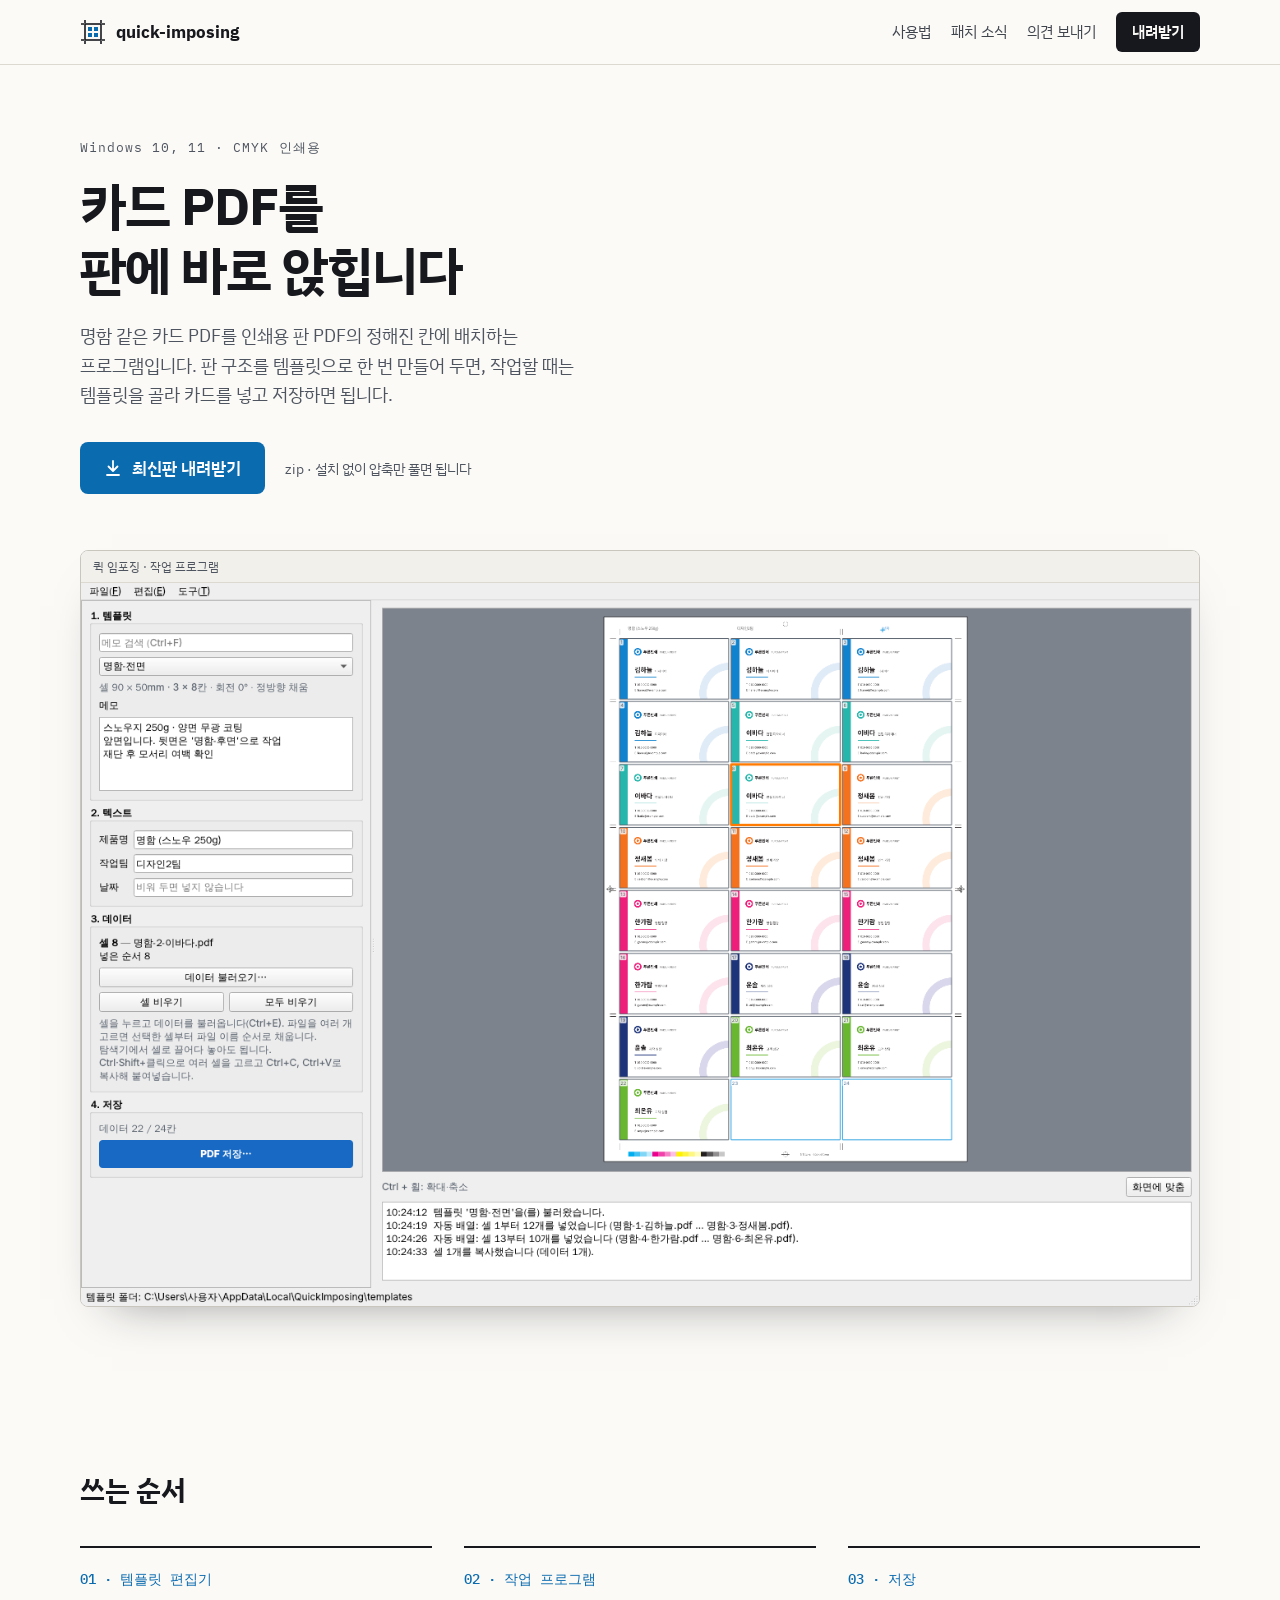
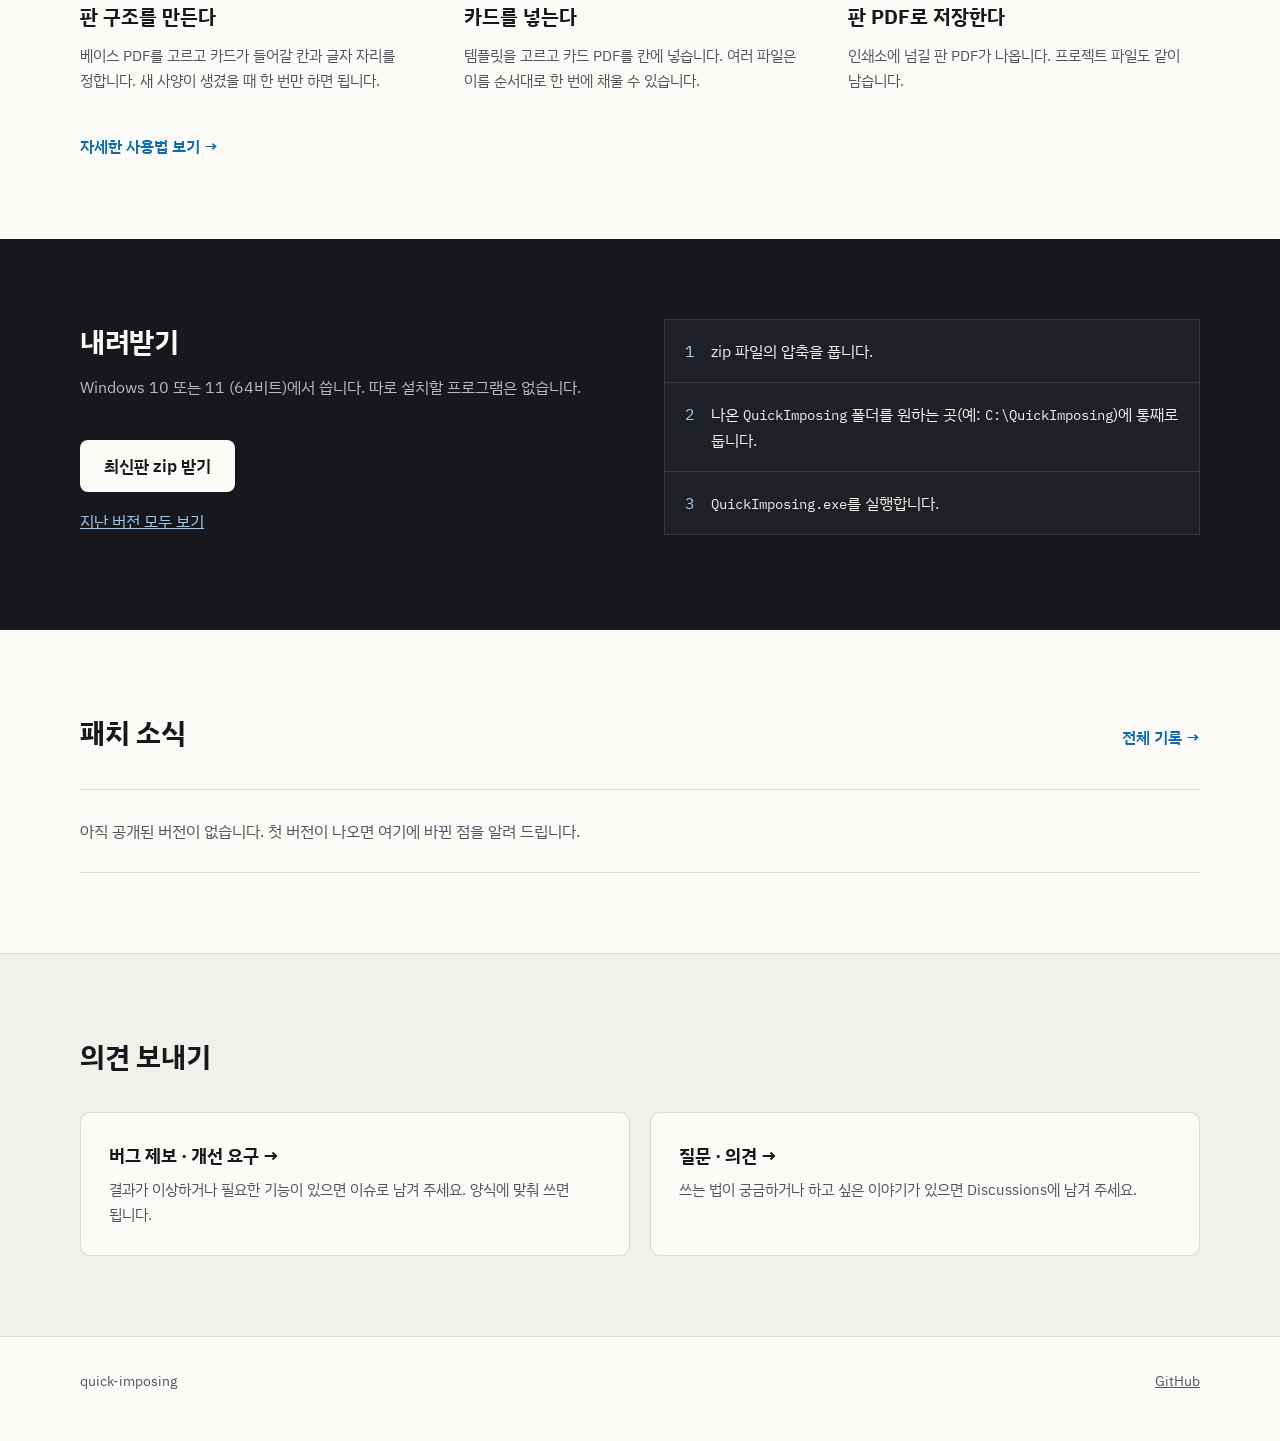
==== commit eac9fa82: "홈에서 '주요 기능'과 '베이스부터 알아 두세요' 구역 삭제 Co-Authored-By: Claude Opus 5.5 <noreply@anthropic.com> Claude-Ses" ====
--- a/site/index.html
+++ b/site/index.html
@@ -8,7 +8,7 @@
   <link rel="preconnect" href="https://fonts.googleapis.com">
   <link rel="preconnect" href="https://fonts.gstatic.com" crossorigin>
   <link rel="stylesheet" href="https://fonts.googleapis.com/css2?family=IBM+Plex+Mono:wght@400;500&amp;family=IBM+Plex+Sans+KR:wght@400;500;600;700&amp;display=swap">
-  <link rel="stylesheet" href="style.css?v=7">
+  <link rel="stylesheet" href="style.css?v=8">
 </head>
 <body>
   <header class="site-header">
@@ -18,7 +18,6 @@
         quick-imposing
       </a>
       <div class="menu">
-        <a href="#features">기능</a>
         <a href="guide.html">사용법</a>
         <a href="#news">패치 소식</a>
         <a href="#feedback">의견 보내기</a>
@@ -48,48 +47,6 @@
           <img src="images/promo-work.png" srcset="images/promo-work.png 1x, images/promo-work@2x.png 2x" width="1360" height="880" alt="퀵 임포징 작업 프로그램에서 명함 템플릿을 고르고 24칸 중 22칸에 명함 카드를 채운 화면">
         </div>
       </figure>
-    </section>
-
-    <section id="features" class="band" aria-labelledby="features-h">
-      <div class="wrap section">
-        <h2 id="features-h" class="h-gap">주요 기능</h2>
-        <div class="features">
-          <div>
-            <svg width="28" height="28" viewBox="0 0 28 28" fill="none" stroke-width="1.6" aria-hidden="true"><rect x="4" y="4" width="20" height="20"/><path d="M9 14l3 3 7-7"/></svg>
-            <h3>원본을 건드리지 않습니다</h3>
-            <p>카드와 베이스의 색, 레이어, 글꼴을 그대로 옮깁니다. 크기는 바꾸지 않고 회전과 위치만 맞춥니다.</p>
-          </div>
-          <div>
-            <svg width="28" height="28" viewBox="0 0 28 28" fill="none" stroke-width="1.6" aria-hidden="true"><rect x="4" y="4" width="20" height="20"/><path d="M4 11h20M4 18h20M14 4v20"/></svg>
-            <h3>판 구조는 템플릿으로 한 번만</h3>
-            <p>셀 크기, 칸 수, 간격, 회전, 글자 자리를 저장해 두고 작업할 때 고르기만 합니다.</p>
-          </div>
-          <div>
-            <svg width="28" height="28" viewBox="0 0 28 28" fill="none" stroke-width="1.6" aria-hidden="true"><path d="M6 4h11l5 5v15H6z"/><path d="M17 4v5h5M10 15h8M10 19h5"/></svg>
-            <h3>넣는 방법이 여러 가지</h3>
-            <p>한 칸씩 넣어도 되고, 여러 파일을 이름 순서대로 한 번에 채우거나 탐색기에서 끌어다 놓아도 됩니다. 복사해서 여러 칸에 이어 붙일 수도 있습니다.</p>
-          </div>
-          <div>
-            <svg width="28" height="28" viewBox="0 0 28 28" fill="none" stroke-width="1.6" aria-hidden="true"><path d="M5 14a9 9 0 1 0 3-6.7"/><path d="M5 4v5h5"/></svg>
-            <h3>다시 열어 고칠 수 있습니다</h3>
-            <p>저장할 때 프로젝트 파일이 같이 남습니다. 나중에 열어서 빠진 카드를 넣고 다시 저장하면 됩니다.</p>
-          </div>
-        </div>
-      </div>
-    </section>
-
-    <section class="wrap section base-intro" aria-labelledby="base-h">
-      <h2 id="base-h" class="h-gap">베이스부터 알아 두세요</h2>
-      <div class="base-intro-grid">
-        <p class="base-intro-lead"><strong>베이스</strong>는 카드를 올려놓을 판의 바탕이 되는 PDF입니다. 재단선, 맞춤표, 컬러바처럼 판마다 똑같이 들어가는 것만 있고 카드 자리는 비어 있습니다. 퀵 임포징은 이 베이스의 정해진 칸에 카드를 올려 판 PDF를 만듭니다.</p>
-        <ul class="base-points">
-          <li><strong>베이스 크기가 곧 판 크기</strong><span>인쇄할 판 크기 그대로 만듭니다. 결과 PDF도 같은 크기로 나옵니다.</span></li>
-          <li><strong>마크는 베이스에 넣어 둡니다</strong><span>재단선이나 마크를 프로그램이 따로 그려 주지 않습니다.</span></li>
-          <li><strong>바뀌는 글자는 지워 둡니다</strong><span>날짜나 제품명은 작업할 때 텍스트 항목으로 넣습니다.</span></li>
-          <li><strong>앞면과 뒷면은 따로</strong><span>면마다 베이스와 템플릿을 하나씩 만듭니다.</span></li>
-        </ul>
-      </div>
-      <p class="after-steps"><a class="text-link" href="guide.html#base">베이스 준비하는 법 자세히 보기 →</a></p>
     </section>
 
     <section class="wrap section" aria-labelledby="flow-h">
--- a/site/style.css
+++ b/site/style.css
@@ -292,81 +292,6 @@
   height: auto;
 }
 
-/* 베이스 소개 (홈) */
-.base-intro {
-  border-bottom: 1px solid var(--line);
-}
-
-.base-intro-grid {
-  display: flex;
-  flex-wrap: wrap;
-  gap: 2rem 3rem;
-}
-
-.base-intro-lead {
-  flex: 1 1 22rem;
-  min-width: 0;
-  margin: 0;
-  font-size: 1.1rem;
-  color: var(--fg-2);
-}
-
-.base-points {
-  flex: 1 1 26rem;
-  min-width: 0;
-  margin: 0;
-  padding: 0;
-  list-style: none;
-  display: grid;
-  grid-template-columns: repeat(auto-fit, minmax(12rem, 1fr));
-  gap: 1.25rem 2rem;
-}
-
-.base-points li {
-  display: flex;
-  flex-direction: column;
-  gap: 0.25rem;
-  padding-top: 0.75rem;
-  border-top: 2px solid var(--fg);
-}
-
-.base-points span {
-  color: var(--muted);
-  font-size: 0.95rem;
-}
-
-/* 기능 */
-.features {
-  display: grid;
-  grid-template-columns: repeat(auto-fit, minmax(15rem, 1fr));
-  gap: 1px;
-  background: var(--line);
-  border: 1px solid var(--line);
-}
-
-.features > div {
-  padding: 1.75rem;
-  background: var(--bg);
-  display: flex;
-  flex-direction: column;
-  gap: 0.6rem;
-}
-
-.features svg {
-  stroke: var(--fg);
-}
-
-.features h3 {
-  margin: 0;
-  font-size: 1.125rem;
-}
-
-.features p {
-  margin: 0;
-  color: var(--muted);
-  font-size: 0.95rem;
-}
-
 /* 작업 흐름 */
 .steps {
   list-style: none;
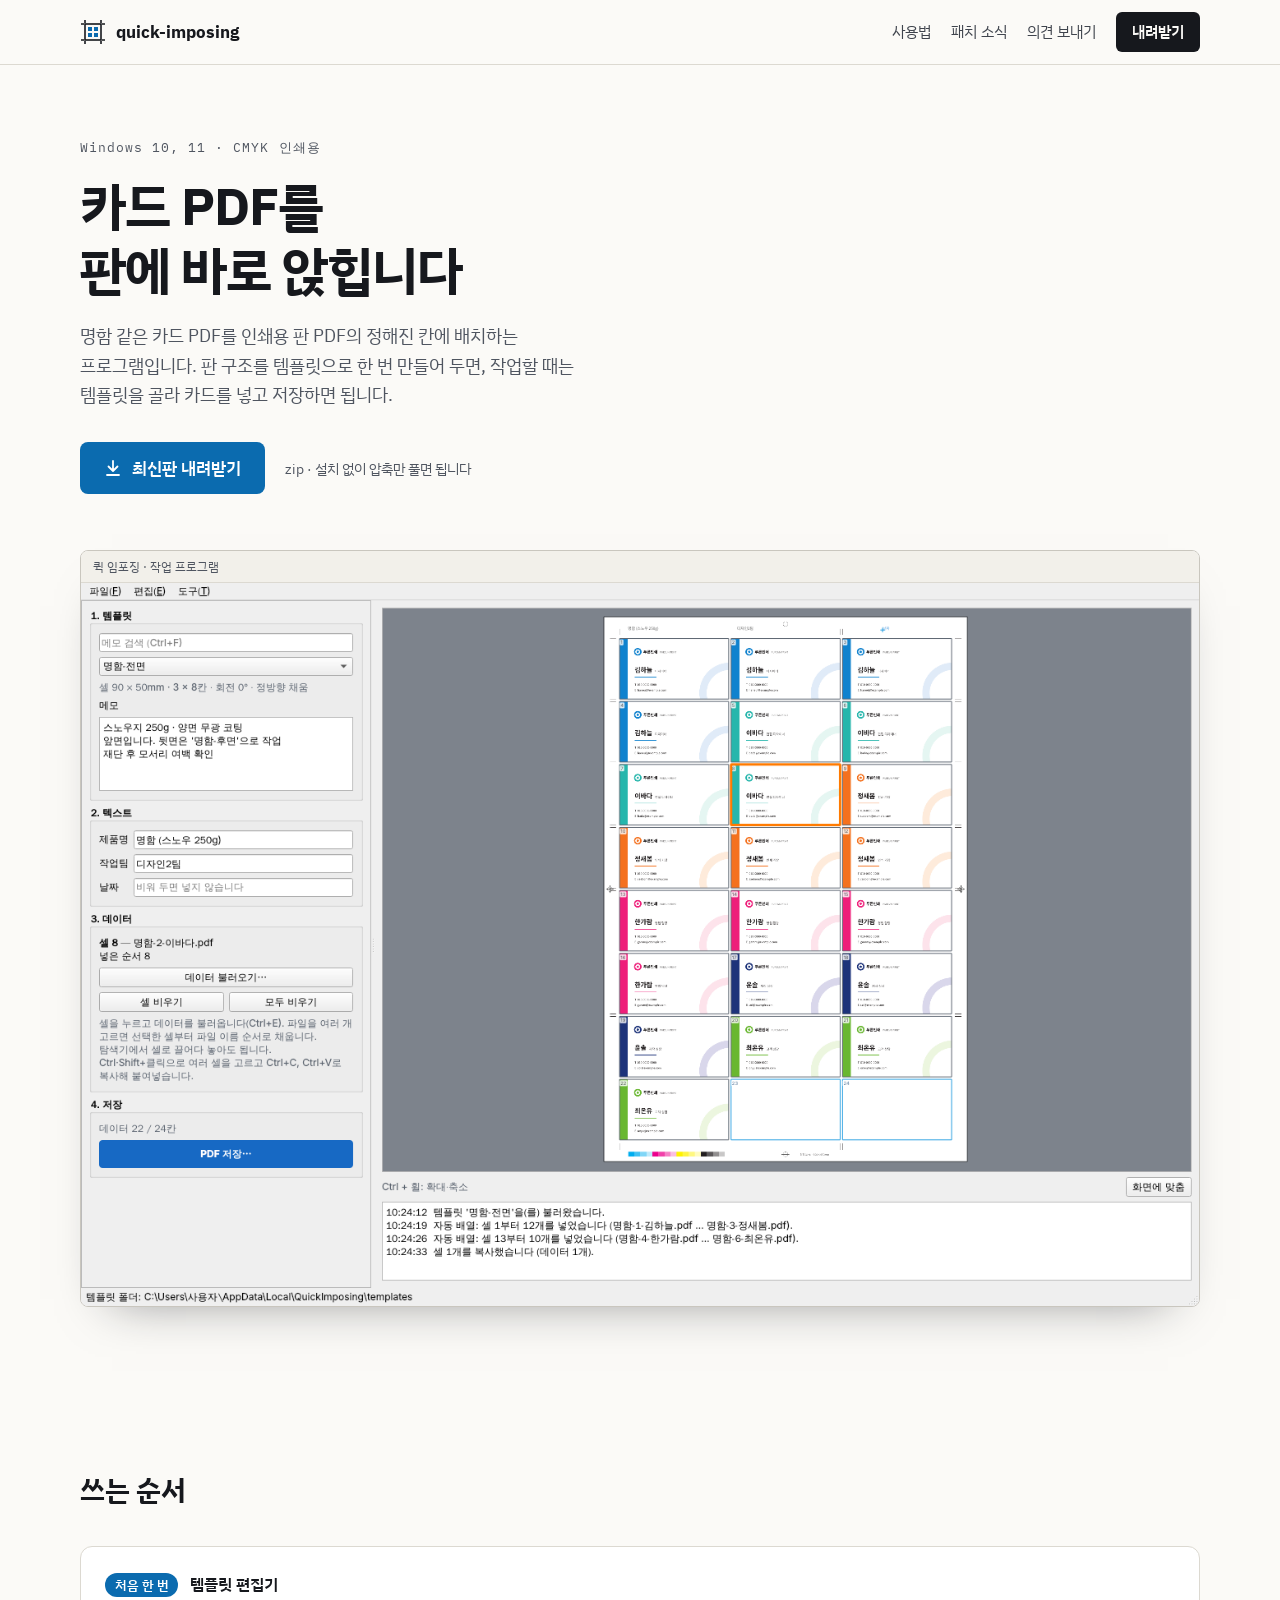
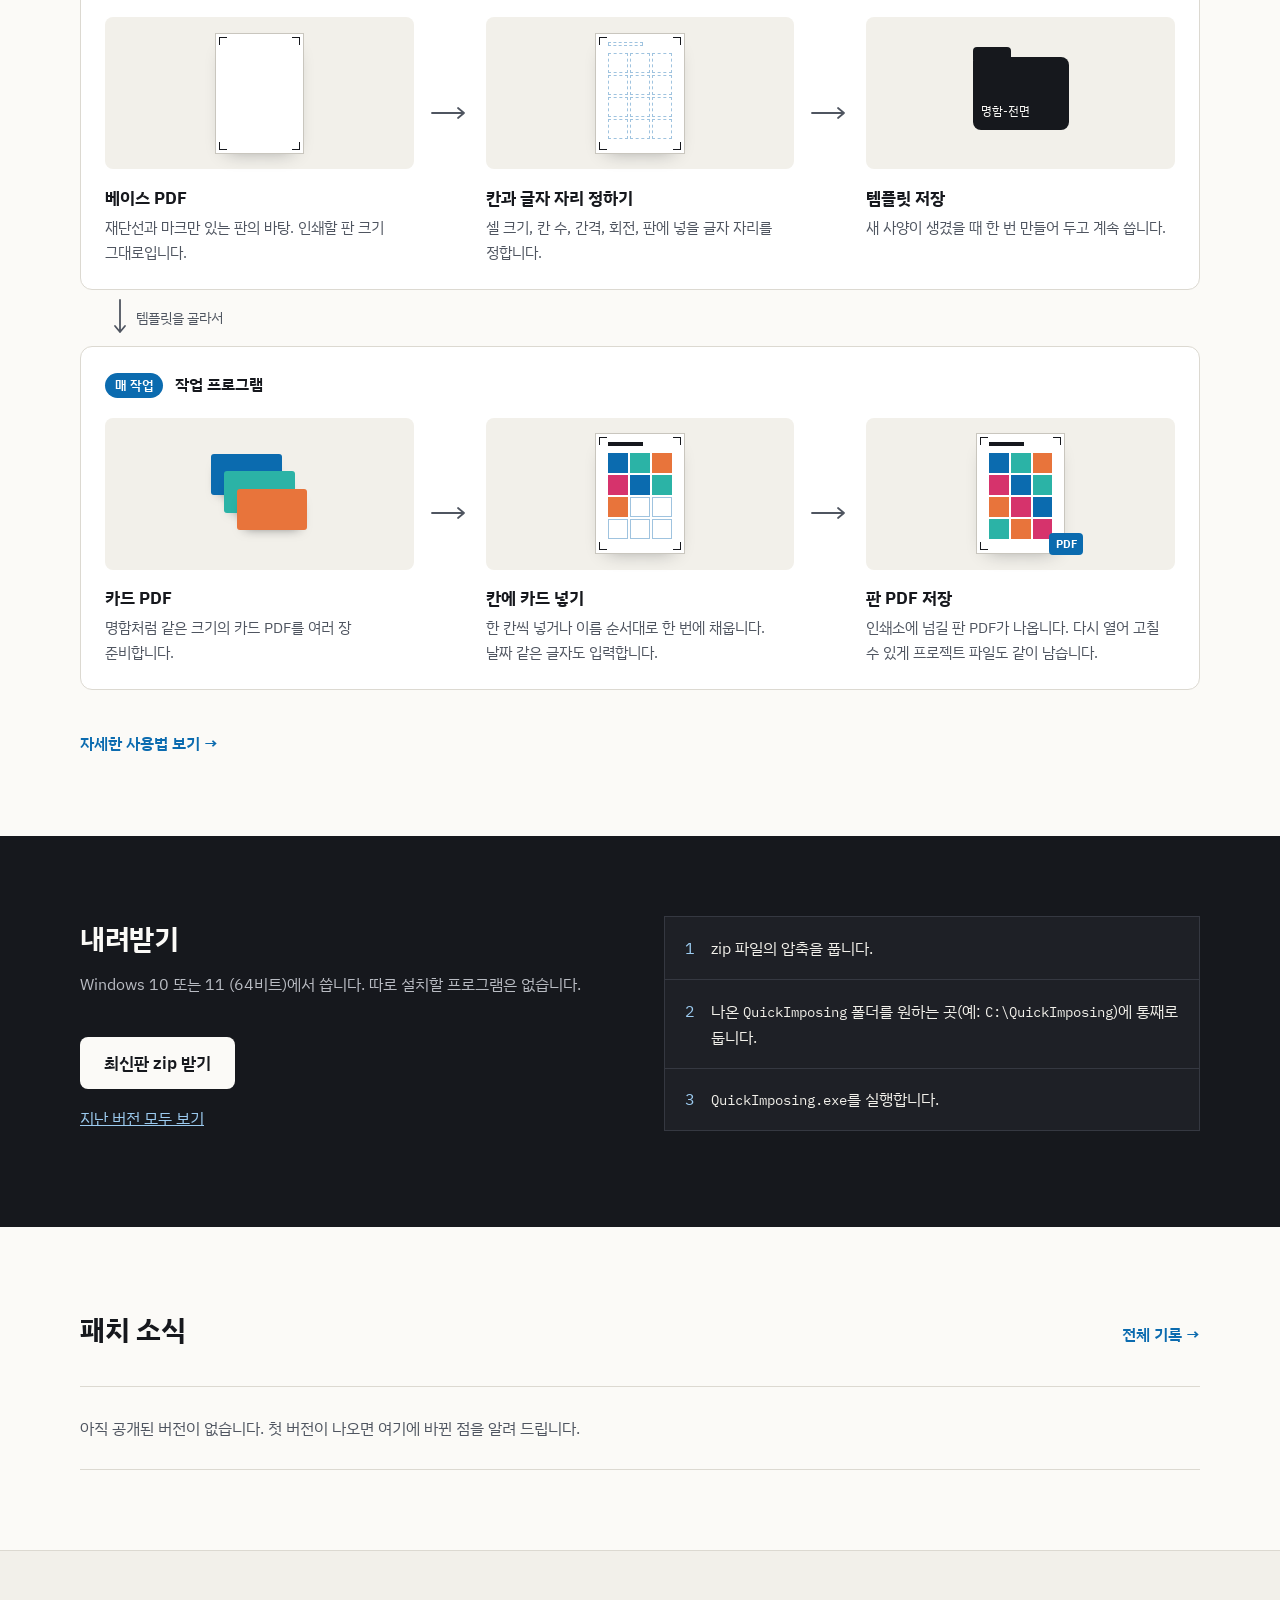
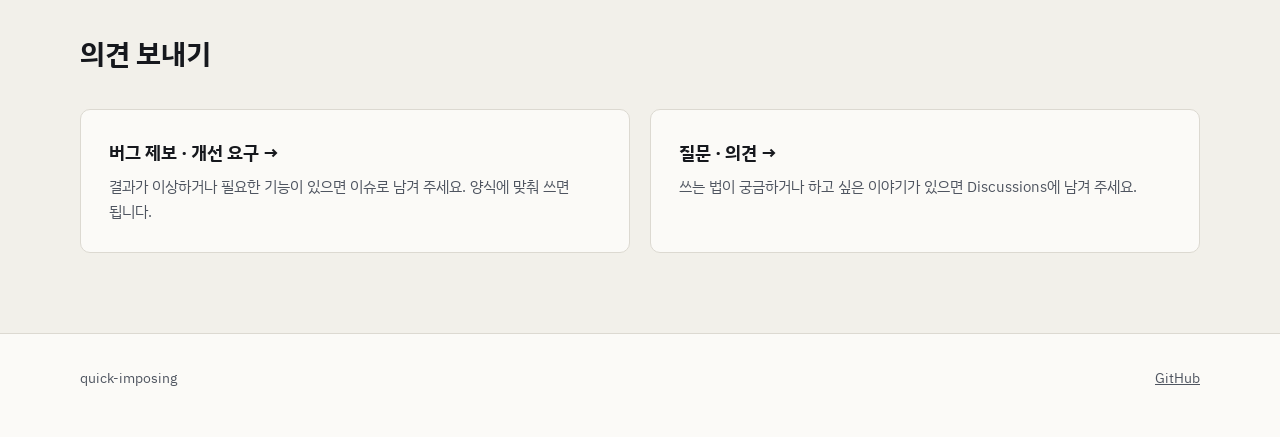
==== commit 6cdcde56: "홈 '쓰는 순서'를 작업 흐름 그림으로 바꿈 처음 한 번(템플릿 편집기)과 매 작업(작업 프로그램) 두 줄로, 베이스 PDF → 칸과 글자 자리 → 템플릿, 카드 PDF → 칸에 " ====
--- a/site/index.html
+++ b/site/index.html
@@ -8,7 +8,7 @@
   <link rel="preconnect" href="https://fonts.googleapis.com">
   <link rel="preconnect" href="https://fonts.gstatic.com" crossorigin>
   <link rel="stylesheet" href="https://fonts.googleapis.com/css2?family=IBM+Plex+Mono:wght@400;500&amp;family=IBM+Plex+Sans+KR:wght@400;500;600;700&amp;display=swap">
-  <link rel="stylesheet" href="style.css?v=8">
+  <link rel="stylesheet" href="style.css?v=9">
 </head>
 <body>
   <header class="site-header">
@@ -51,23 +51,53 @@
 
     <section class="wrap section" aria-labelledby="flow-h">
       <h2 id="flow-h" class="h-gap">쓰는 순서</h2>
-      <ol class="steps">
-        <li>
-          <span class="step-label">01 · 템플릿 편집기</span>
-          <h3>판 구조를 만든다</h3>
-          <p>베이스 PDF를 고르고 카드가 들어갈 칸과 글자 자리를 정합니다. 새 사양이 생겼을 때 한 번만 하면 됩니다.</p>
-        </li>
-        <li>
-          <span class="step-label">02 · 작업 프로그램</span>
-          <h3>카드를 넣는다</h3>
-          <p>템플릿을 고르고 카드 PDF를 칸에 넣습니다. 여러 파일은 이름 순서대로 한 번에 채울 수 있습니다.</p>
-        </li>
-        <li>
-          <span class="step-label">03 · 저장</span>
-          <h3>판 PDF로 저장한다</h3>
-          <p>인쇄소에 넘길 판 PDF가 나옵니다. 프로젝트 파일도 같이 남습니다.</p>
-        </li>
-      </ol>
+      <div class="flow" role="group" aria-label="퀵 임포징 작업 흐름">
+        <div class="flow-lane">
+          <p class="lane-label"><span>처음 한 번</span> 템플릿 편집기</p>
+          <ol class="lane-steps">
+            <li class="fnode">
+              <div class="fig"><div class="msheet"><b class="m tl"></b><b class="m tr"></b><b class="m bl"></b><b class="m br"></b></div></div>
+              <h3>베이스 PDF</h3>
+              <p>재단선과 마크만 있는 판의 바탕. 인쇄할 판 크기 그대로입니다.</p>
+            </li>
+            <li class="flow-gap"><span class="flow-arrow" aria-hidden="true"><svg viewBox="0 0 40 16" width="40" height="16"><path d="M2 8h32M28 3l6 5-6 5" fill="none" stroke="currentColor" stroke-width="1.8" stroke-linecap="round" stroke-linejoin="round"/></svg></span></li>
+            <li class="fnode">
+              <div class="fig"><div class="msheet"><b class="m tl"></b><b class="m tr"></b><b class="m bl"></b><b class="m br"></b><span class="mgrid dashed"><i></i><i></i><i></i><i></i><i></i><i></i><i></i><i></i><i></i><i></i><i></i><i></i></span><span class="mtext"></span></div></div>
+              <h3>칸과 글자 자리 정하기</h3>
+              <p>셀 크기, 칸 수, 간격, 회전, 판에 넣을 글자 자리를 정합니다.</p>
+            </li>
+            <li class="flow-gap"><span class="flow-arrow" aria-hidden="true"><svg viewBox="0 0 40 16" width="40" height="16"><path d="M2 8h32M28 3l6 5-6 5" fill="none" stroke="currentColor" stroke-width="1.8" stroke-linecap="round" stroke-linejoin="round"/></svg></span></li>
+            <li class="fnode">
+              <div class="fig"><div class="mfile"><span class="mfile-tab"></span><span class="mfile-name">명함-전면</span></div></div>
+              <h3>템플릿 저장</h3>
+              <p>새 사양이 생겼을 때 한 번 만들어 두고 계속 씁니다.</p>
+            </li>
+          </ol>
+        </div>
+        <div class="lane-link" aria-hidden="true"><svg viewBox="0 0 16 40" width="16" height="40"><path d="M8 2v32M3 28l5 6 5-6" fill="none" stroke="currentColor" stroke-width="1.8" stroke-linecap="round" stroke-linejoin="round"/></svg><span>템플릿을 골라서</span></div>
+        <div class="flow-lane">
+          <p class="lane-label"><span>매 작업</span> 작업 프로그램</p>
+          <ol class="lane-steps">
+            <li class="fnode">
+              <div class="fig"><div class="mcards"><i class="c1"></i><i class="c2"></i><i class="c3"></i></div></div>
+              <h3>카드 PDF</h3>
+              <p>명함처럼 같은 크기의 카드 PDF를 여러 장 준비합니다.</p>
+            </li>
+            <li class="flow-gap"><span class="flow-arrow" aria-hidden="true"><svg viewBox="0 0 40 16" width="40" height="16"><path d="M2 8h32M28 3l6 5-6 5" fill="none" stroke="currentColor" stroke-width="1.8" stroke-linecap="round" stroke-linejoin="round"/></svg></span></li>
+            <li class="fnode">
+              <div class="fig"><div class="msheet"><b class="m tl"></b><b class="m tr"></b><b class="m bl"></b><b class="m br"></b><span class="mgrid"><i class="c1"></i><i class="c2"></i><i class="c3"></i><i class="c4"></i><i class="c1"></i><i class="c2"></i><i class="c3"></i><i></i><i></i><i></i><i></i><i></i></span><span class="mtext on"></span></div></div>
+              <h3>칸에 카드 넣기</h3>
+              <p>한 칸씩 넣거나 이름 순서대로 한 번에 채웁니다. 날짜 같은 글자도 입력합니다.</p>
+            </li>
+            <li class="flow-gap"><span class="flow-arrow" aria-hidden="true"><svg viewBox="0 0 40 16" width="40" height="16"><path d="M2 8h32M28 3l6 5-6 5" fill="none" stroke="currentColor" stroke-width="1.8" stroke-linecap="round" stroke-linejoin="round"/></svg></span></li>
+            <li class="fnode">
+              <div class="fig"><div class="msheet out"><b class="m tl"></b><b class="m tr"></b><b class="m bl"></b><b class="m br"></b><span class="mgrid"><i class="c1"></i><i class="c2"></i><i class="c3"></i><i class="c4"></i><i class="c1"></i><i class="c2"></i><i class="c3"></i><i class="c4"></i><i class="c1"></i><i class="c2"></i><i class="c3"></i><i class="c4"></i></span><span class="mtext on"></span></div><span class="mbadge">PDF</span></div>
+              <h3>판 PDF 저장</h3>
+              <p>인쇄소에 넘길 판 PDF가 나옵니다. 다시 열어 고칠 수 있게 프로젝트 파일도 같이 남습니다.</p>
+            </li>
+          </ol>
+        </div>
+      </div>
       <p class="after-steps"><a class="text-link" href="guide.html">자세한 사용법 보기 →</a></p>
     </section>
 
--- a/site/style.css
+++ b/site/style.css
@@ -293,39 +293,228 @@
 }
 
 /* 작업 흐름 */
-.steps {
+.flow {
+  display: flex;
+  flex-direction: column;
+}
+
+.flow-lane {
+  padding: 1.5rem;
+  border: 1px solid var(--line);
+  border-radius: 12px;
+  background: var(--card);
+}
+
+.lane-label {
+  margin: 0 0 1.25rem;
+  font-weight: 600;
+  color: var(--fg);
+}
+
+.lane-label span {
+  display: inline-block;
+  margin-right: 0.5rem;
+  padding: 0.1rem 0.6rem;
+  border-radius: 999px;
+  background: var(--accent);
+  color: var(--accent-fg);
+  font-size: 0.8rem;
+}
+
+.lane-steps {
   list-style: none;
   margin: 0;
   padding: 0;
   display: grid;
-  grid-template-columns: repeat(auto-fit, minmax(16rem, 1fr));
-  gap: 2rem;
-}
-
-.steps li {
-  border-top: 2px solid var(--fg);
-  padding-top: 1.25rem;
-  display: flex;
-  flex-direction: column;
-  gap: 0.6rem;
-}
-
-.step-label {
-  font-family: var(--mono);
-  font-size: 0.875rem;
-  font-weight: 500;
-  color: var(--accent);
-}
-
-.steps h3 {
-  margin: 0;
-  font-size: 1.25rem;
-}
-
-.steps p {
-  margin: 0;
-  color: var(--muted);
-  font-size: 0.95rem;
+  grid-template-columns: minmax(0, 1fr) auto minmax(0, 1fr) auto minmax(0, 1fr);
+  align-items: start;
+  gap: 0 1rem;
+}
+
+.flow-gap {
+  align-self: center;
+  margin-top: -3.5rem;
+  color: var(--muted);
+}
+
+.flow-arrow {
+  display: block;
+  line-height: 0;
+}
+
+.fnode h3 {
+  margin: 0.9rem 0 0.3rem;
+  font-size: 1.05rem;
+}
+
+.fnode p {
+  margin: 0;
+  color: var(--muted);
+  font-size: 0.92rem;
+}
+
+.lane-link {
+  display: flex;
+  align-items: center;
+  gap: 0.5rem;
+  padding: 0.5rem 0 0.5rem 2rem;
+  color: var(--muted);
+  font-size: 0.9rem;
+}
+
+.lane-link svg {
+  flex: none;
+}
+
+/* 흐름 그림 */
+.fig {
+  position: relative;
+  height: 9.5rem;
+  display: flex;
+  align-items: center;
+  justify-content: center;
+  border-radius: 8px;
+  background: var(--panel);
+}
+
+.msheet {
+  position: relative;
+  width: 5.6rem;
+  height: 7.6rem;
+  background: #ffffff;
+  border: 1px solid #c9c6be;
+  box-shadow: 0 8px 18px -12px rgba(22, 24, 29, 0.45);
+}
+
+.msheet .m {
+  position: absolute;
+  width: 8px;
+  height: 8px;
+  border-color: #16181d;
+  border-style: solid;
+  border-width: 0;
+}
+
+.msheet .tl { left: 3px; top: 3px; border-left-width: 1px; border-top-width: 1px; }
+.msheet .tr { right: 3px; top: 3px; border-right-width: 1px; border-top-width: 1px; }
+.msheet .bl { left: 3px; bottom: 3px; border-left-width: 1px; border-bottom-width: 1px; }
+.msheet .br { right: 3px; bottom: 3px; border-right-width: 1px; border-bottom-width: 1px; }
+
+.mgrid {
+  position: absolute;
+  left: 14%;
+  right: 14%;
+  top: 16%;
+  bottom: 12%;
+  display: grid;
+  grid-template-columns: repeat(3, minmax(0, 1fr));
+  grid-template-rows: repeat(4, minmax(0, 1fr));
+  gap: 2px;
+}
+
+.mgrid i {
+  border: 1px solid #9fc3df;
+  background: #ffffff;
+}
+
+.mgrid.dashed i {
+  border-style: dashed;
+}
+
+.mtext {
+  position: absolute;
+  left: 14%;
+  top: 7%;
+  width: 40%;
+  height: 4px;
+  border: 1px dashed #9fc3df;
+}
+
+.mtext.on {
+  border: 0;
+  background: #16181d;
+}
+
+.mgrid .c1, .mcards .c1 { background: #0b6baf; border-color: #0b6baf; }
+.mgrid .c2, .mcards .c2 { background: #2bb3a6; border-color: #2bb3a6; }
+.mgrid .c3, .mcards .c3 { background: #e8743b; border-color: #e8743b; }
+.mgrid .c4 { background: #d6336c; border-color: #d6336c; }
+
+.mcards {
+  position: relative;
+  width: 6rem;
+  height: 5rem;
+}
+
+.mcards i {
+  position: absolute;
+  width: 4.4rem;
+  height: 2.6rem;
+  border-radius: 3px;
+  box-shadow: 0 6px 12px -8px rgba(22, 24, 29, 0.6);
+}
+
+.mcards .c1 { left: 0; top: 0; }
+.mcards .c2 { left: 0.8rem; top: 1.1rem; }
+.mcards .c3 { left: 1.6rem; top: 2.2rem; }
+
+.mfile {
+  position: relative;
+  width: 6rem;
+  height: 4.6rem;
+  border-radius: 4px 8px 8px 8px;
+  background: var(--fg);
+}
+
+.mfile-tab {
+  position: absolute;
+  left: 0;
+  top: -0.6rem;
+  width: 2.4rem;
+  height: 0.8rem;
+  border-radius: 4px 4px 0 0;
+  background: var(--fg);
+}
+
+.mfile-name {
+  position: absolute;
+  left: 0.5rem;
+  right: 0.5rem;
+  bottom: 0.6rem;
+  font-size: 0.75rem;
+  color: var(--bg);
+}
+
+.mbadge {
+  position: absolute;
+  right: calc(50% - 3.9rem);
+  bottom: 0.9rem;
+  padding: 0.1rem 0.4rem;
+  border-radius: 4px;
+  background: var(--accent);
+  color: var(--accent-fg);
+  font-size: 0.7rem;
+  font-weight: 700;
+}
+
+@media (max-width: 720px) {
+  .lane-steps {
+    grid-template-columns: minmax(0, 1fr);
+    gap: 0;
+  }
+
+  .flow-gap {
+    margin: 0.75rem 0;
+    justify-self: center;
+  }
+
+  .flow-arrow {
+    transform: rotate(90deg);
+  }
+
+  .flow-lane {
+    padding: 1.1rem;
+  }
 }
 
 .after-steps {
